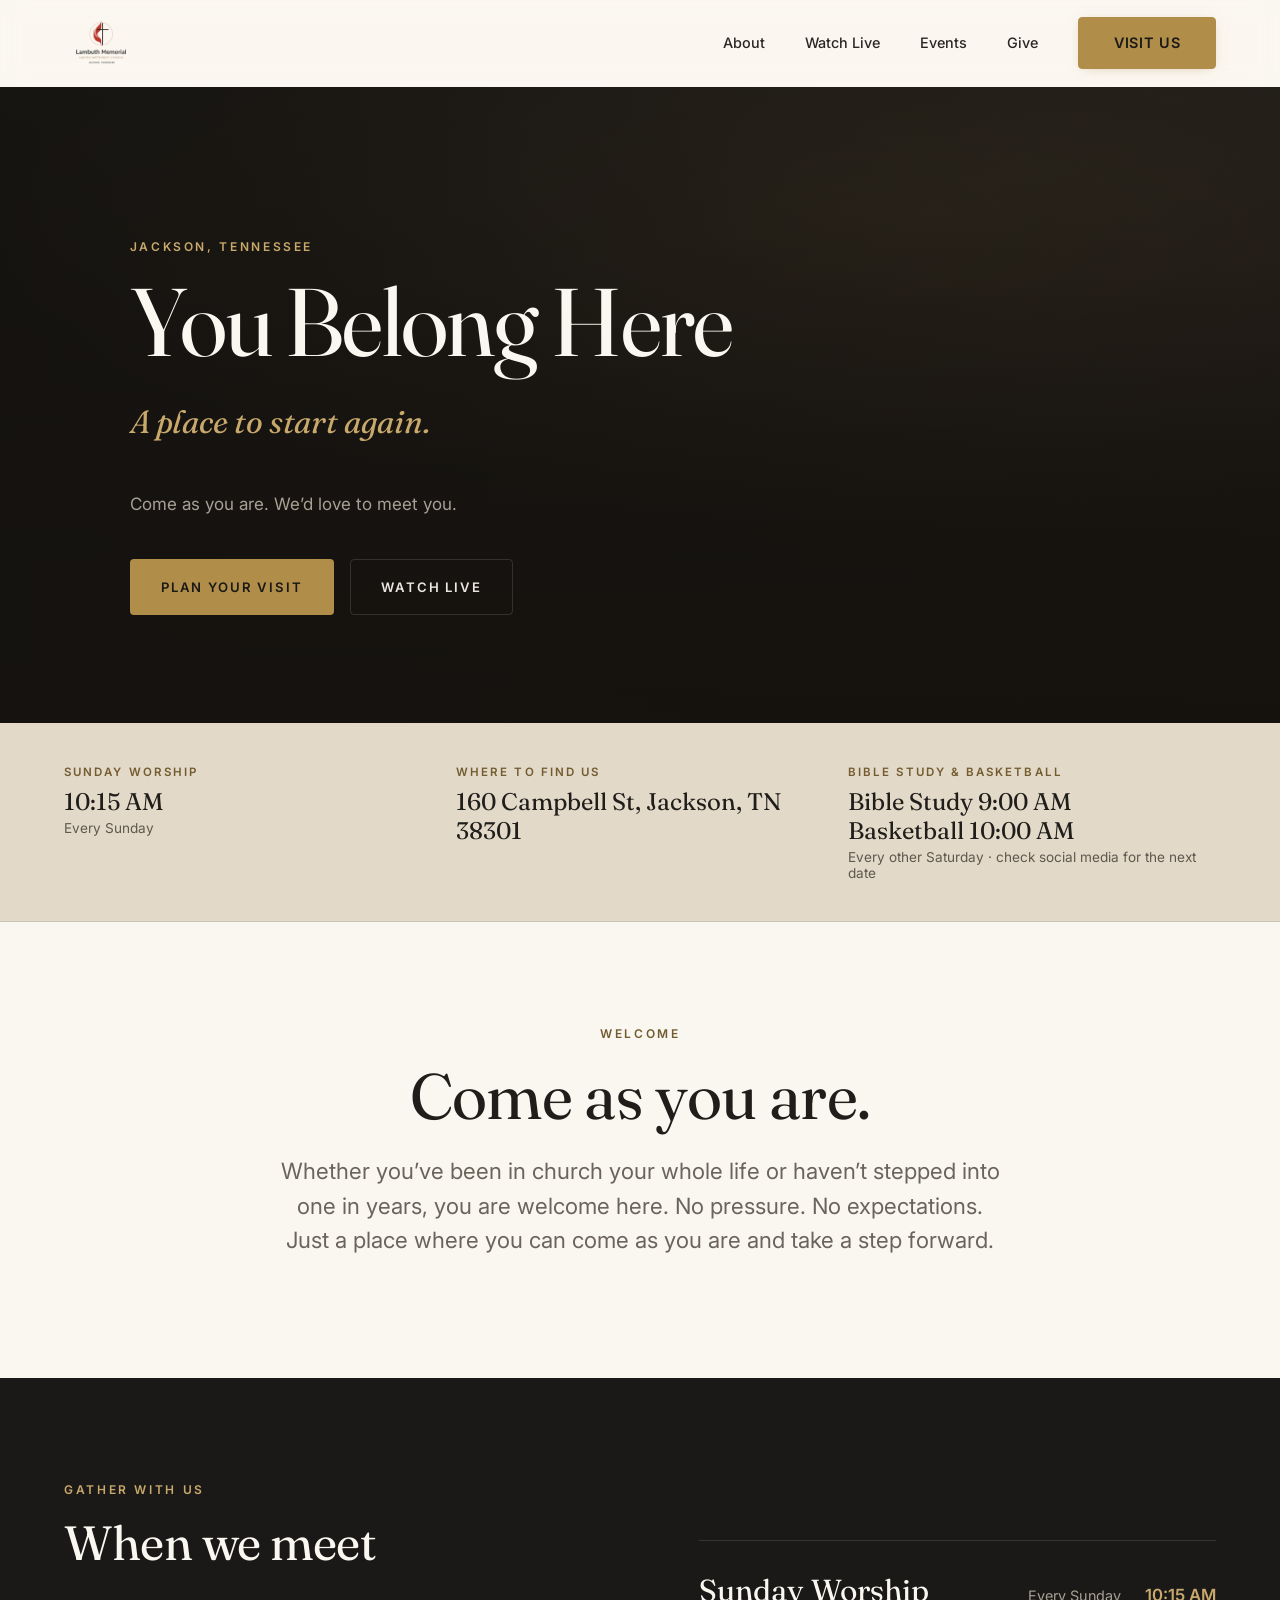
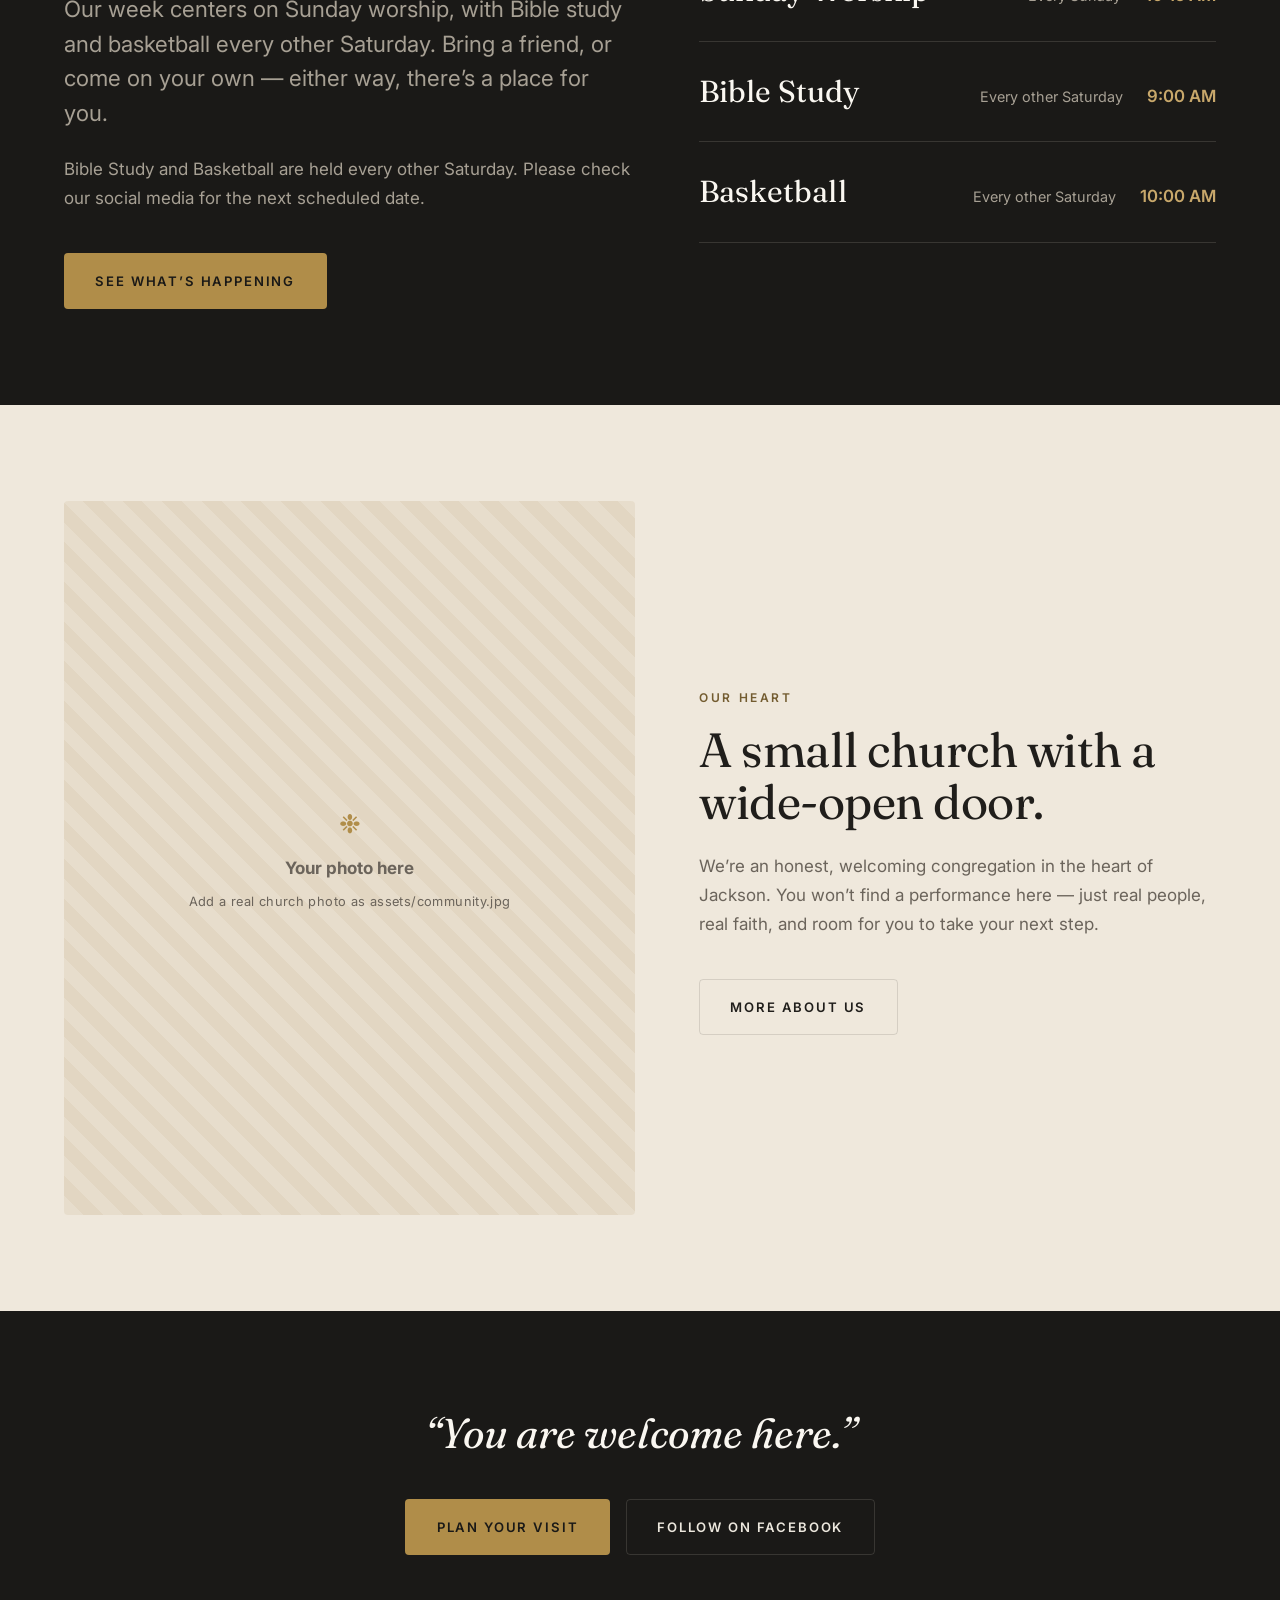
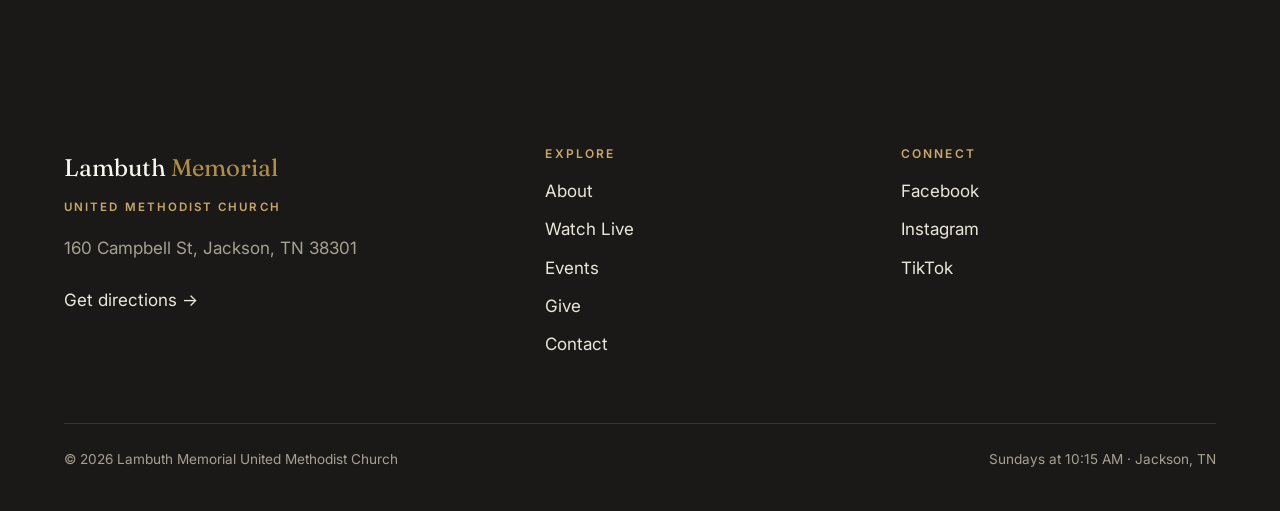
==== index.html @ 9a9e2054 "Audit polish: instant hero, skip links, reduced-motion, AA contrast, favicon set, schema geo/hours, " ====
<!DOCTYPE html>
<html lang="en">
<head>
  <meta charset="UTF-8" />
  <meta name="viewport" content="width=device-width, initial-scale=1.0" />
  <script>document.documentElement.classList.add("js");</script>
  <title>Lambuth Memorial United Methodist Church — You Belong Here</title>
  <meta name="description" content="Lambuth Memorial United Methodist Church in Jackson, TN. A place to start again. Sunday worship at 10:15 AM. Come as you are — you are welcome here." />
  <link rel="canonical" href="https://www.lambuthmemorialumc.com/" />

  <!-- Open Graph (Facebook, Messenger, iMessage, LinkedIn, etc.) -->
  <meta property="og:type" content="website" />
  <meta property="og:site_name" content="Lambuth Memorial United Methodist Church" />
  <meta property="og:title" content="Lambuth Memorial United Methodist Church — You Belong Here" />
  <meta property="og:description" content="Lambuth Memorial United Methodist Church in Jackson, TN. A place to start again. Sunday worship at 10:15 AM. Come as you are — you are welcome here." />
  <meta property="og:url" content="https://www.lambuthmemorialumc.com/" />
  <meta property="og:image" content="https://www.lambuthmemorialumc.com/assets/og-image.png" />
  <meta property="og:image:width" content="1200" />
  <meta property="og:image:height" content="630" />
  <meta property="og:image:alt" content="Lambuth Memorial United Methodist Church" />
  <meta property="og:locale" content="en_US" />

  <!-- Twitter / X Card -->
  <meta name="twitter:card" content="summary_large_image" />
  <meta name="twitter:title" content="Lambuth Memorial United Methodist Church — You Belong Here" />
  <meta name="twitter:description" content="Lambuth Memorial United Methodist Church in Jackson, TN. A place to start again. Sunday worship at 10:15 AM. Come as you are — you are welcome here." />
  <meta name="twitter:image" content="https://www.lambuthmemorialumc.com/assets/og-image.png" />

  <link rel="preconnect" href="https://fonts.googleapis.com" />
  <link rel="preconnect" href="https://fonts.gstatic.com" crossorigin />
  <link href="https://fonts.googleapis.com/css2?family=Fraunces:ital,opsz,wght@0,9..144,400;0,9..144,500;1,9..144,400&family=Inter:wght@400;500;600&display=swap" rel="stylesheet" />
  <link rel="icon" href="assets/favicon.ico" sizes="any" />
  <link rel="icon" type="image/png" sizes="32x32" href="assets/favicon-32x32.png" />
  <link rel="icon" type="image/png" sizes="16x16" href="assets/favicon-16x16.png" />
  <link rel="apple-touch-icon" href="assets/apple-touch-icon.png" />
  <link rel="manifest" href="site.webmanifest" />
  <link rel="stylesheet" href="css/styles.css" />
  <!-- Church structured data (JSON-LD) — easy to edit.
       TODO when the info is available (do NOT invent it):
         - sameAs: add real Instagram / TikTok profile URLs
         - add "telephone" and/or a public "email" if the church wants one listed
       Note: geo coordinates were verified via Google Maps + OpenStreetMap for
       160 Campbell St, Jackson, TN 38301. The Sunday 10:15 AM worship start is in
       openingHoursSpecification; a "closes" time can be added once the service
       end time is confirmed (do not guess it). -->
  <script type="application/ld+json">
{
  "@context": "https://schema.org",
  "@type": "Church",
  "name": "Lambuth Memorial United Methodist Church",
  "alternateName": "Lambuth Memorial UMC",
  "url": "https://www.lambuthmemorialumc.com/",
  "logo": "https://www.lambuthmemorialumc.com/assets/logo.png",
  "image": "https://www.lambuthmemorialumc.com/assets/og-image.png",
  "description": "A welcoming United Methodist congregation in Jackson, Tennessee. Sunday worship at 10:15 AM — come as you are.",
  "address": {
    "@type": "PostalAddress",
    "streetAddress": "160 Campbell St",
    "addressLocality": "Jackson",
    "addressRegion": "TN",
    "postalCode": "38301",
    "addressCountry": "US"
  },
  "geo": {
    "@type": "GeoCoordinates",
    "latitude": 35.6220875,
    "longitude": -88.8238774
  },
  "hasMap": "https://www.google.com/maps/search/?api=1&query=160+Campbell+St,+Jackson,+TN+38301",
  "openingHoursSpecification": {
    "@type": "OpeningHoursSpecification",
    "dayOfWeek": "https://schema.org/Sunday",
    "opens": "10:15"
  },
  "sameAs": [
    "https://www.facebook.com/LambuthMemorialChurch"
  ]
}
  </script>
</head>
<body>
  <a class="skip-link" href="#main">Skip to content</a>

  <!-- HEADER -->
  <header class="header" data-header>
    <div class="container header__inner">
      <a class="brand" href="index.html" aria-label="Lambuth Memorial United Methodist Church — Home">
        <img class="brand__logo" src="assets/logo-320.png" width="320" height="320" alt="Lambuth Memorial United Methodist Church, Jackson, Tennessee" />
      </a>
      <button class="nav-toggle" data-nav-toggle aria-label="Toggle menu" aria-expanded="false">
        <span></span><span></span><span></span>
      </button>
      <nav class="nav" data-nav>
        <a href="about.html">About</a>
        <a href="watch.html">Watch Live</a>
        <a href="events.html">Events</a>
        <a href="give.html">Give</a>
        <a href="contact.html" class="nav__mobile-link">Contact</a>
        <a href="contact.html" class="btn btn--dark nav__cta"><span class="nav__cta-desktop">Visit Us</span><span class="nav__cta-mobile">Plan Your Visit</span></a>
      </nav>
    </div>
  </header>

  <main id="main" tabindex="-1">
    <!-- HERO -->
    <section class="hero">
      <!-- HERO BACKGROUND
           Solid color today. To use a real church photo or video later, just add
           ONE line inside hero__media below — nothing else needs to change, and the
           overlay keeps the text readable over any background.
             Photo:  <img src="assets/hero.jpg" alt="" />
             Video:  <video autoplay muted loop playsinline poster="assets/hero.jpg"><source src="assets/hero.mp4" type="video/mp4" /></video>
      -->
      <div class="hero__media">
        <!-- <img src="assets/hero.jpg" alt="" /> -->
      </div>
      <div class="hero__overlay"></div>
      <div class="container hero__inner">
        <span class="eyebrow eyebrow--on-dark">Jackson, Tennessee</span>
        <h1 class="display hero__title">You Belong Here</h1>
        <p class="hero__sub">A place to start again.</p>
        <p class="hero__lede">
          Come as you are. We&rsquo;d love to meet you.
        </p>
        <div class="btn-row">
          <a href="contact.html" class="btn btn--gold">Plan Your Visit</a>
          <a href="watch.html" class="btn btn--outline-light">Watch Live</a>
        </div>
      </div>
    </section>

    <!-- INFO BAR -->
    <section class="infobar">
      <div class="container">
        <div class="infobar__grid">
          <div class="infobar__item">
            <div class="infobar__label">Sunday Worship</div>
            <div class="infobar__value">10:15 AM<small>Every Sunday</small></div>
          </div>
          <div class="infobar__item">
            <div class="infobar__label">Where to Find Us</div>
            <div class="infobar__value" data-site="address">160 Campbell St, Jackson, TN 38301</div>
          </div>
          <div class="infobar__item">
            <div class="infobar__label">Bible Study &amp; Basketball</div>
            <div class="infobar__value">Bible Study 9:00 AM<br />Basketball 10:00 AM<small>Every other Saturday &middot; check social media for the next date</small></div>
          </div>
        </div>
      </div>
    </section>

    <!-- WELCOME -->
    <section class="section">
      <div class="container container--narrow center">
        <span class="eyebrow" data-reveal>Welcome</span>
        <h2 class="h1" data-reveal data-reveal-delay="1">Come as you are.</h2>
        <p class="lede" data-reveal data-reveal-delay="2">
          Whether you&rsquo;ve been in church your whole life or haven&rsquo;t stepped into one
          in years, you are welcome here. No pressure. No expectations. Just a place where you
          can come as you are and take a step forward.
        </p>
      </div>
    </section>

    <!-- TIMES (dark) -->
    <section class="section section--dark">
      <div class="container">
        <div class="split">
          <div>
            <span class="eyebrow eyebrow--on-dark" data-reveal>Gather With Us</span>
            <h2 class="h2" data-reveal data-reveal-delay="1">When we meet</h2>
            <p class="lede" data-reveal data-reveal-delay="2">
              Our week centers on Sunday worship, with Bible study and basketball
              every other Saturday. Bring a friend, or come on your own — either way,
              there&rsquo;s a place for you.
            </p>
            <p class="text-muted" data-reveal data-reveal-delay="2">
              Bible Study and Basketball are held every other Saturday. Please check our
              social media for the next scheduled date.
            </p>
            <div class="btn-row" data-reveal data-reveal-delay="2">
              <a href="events.html" class="btn btn--gold">See What&rsquo;s Happening</a>
            </div>
          </div>
          <div class="services" data-site="services" data-reveal data-reveal-delay="1">
            <!-- Service times injected from js/main.js -->
          </div>
        </div>
      </div>
    </section>

    <!-- ABOUT TEASER -->
    <section class="section section--beige">
      <div class="container">
        <div class="split">
          <div class="media" data-reveal>
            <div class="photo-slot">
              <span class="photo-slot__icon">&#10057;</span>
              <strong>Your photo here</strong>
              <small>Add a real church photo as assets/community.jpg</small>
            </div>
          </div>
          <div data-reveal data-reveal-delay="1">
            <span class="eyebrow">Our Heart</span>
            <h2 class="h2">A small church with a wide-open door.</h2>
            <p class="text-muted">
              We&rsquo;re an honest, welcoming congregation in the heart of Jackson.
              You won&rsquo;t find a performance here — just real people, real faith,
              and room for you to take your next step.
            </p>
            <div class="btn-row">
              <a href="about.html" class="btn btn--outline">More About Us</a>
            </div>
          </div>
        </div>
      </div>
    </section>

    <!-- CTA -->
    <section class="section section--dark center">
      <div class="container container--narrow">
        <p class="pull mx-auto" data-reveal>&ldquo;You are welcome here.&rdquo;</p>
        <div class="btn-row center" data-reveal data-reveal-delay="1">
          <a href="contact.html" class="btn btn--gold">Plan Your Visit</a>
          <a href="#" class="btn btn--outline-light" data-site="facebook">Follow on Facebook</a>
        </div>
      </div>
    </section>
  </main>

  <!-- FOOTER (shared markup across pages) -->
  <footer class="footer">
    <div class="container">
      <div class="footer__grid">
        <div>
          <div class="footer__brand">Lambuth <span>Memorial</span></div>
          <p class="footer__umc">United Methodist Church</p>
          <p data-site="address">160 Campbell St, Jackson, TN 38301</p>
          <p><a href="#" data-site="maps-link" target="_blank" rel="noopener">Get directions &rarr;</a></p>
        </div>
        <div>
          <h4>Explore</h4>
          <nav class="footer__links">
            <a href="about.html">About</a>
            <a href="watch.html">Watch Live</a>
            <a href="events.html">Events</a>
            <a href="give.html">Give</a>
            <a href="contact.html">Contact</a>
          </nav>
        </div>
        <div>
          <h4>Connect</h4>
          <nav class="footer__links">
            <a href="#" data-site="facebook" target="_blank" rel="noopener">Facebook</a>
            <a href="#" data-site="instagram" target="_blank" rel="noopener">Instagram</a>
            <a href="#" data-site="tiktok" target="_blank" rel="noopener">TikTok</a>
          </nav>
        </div>
      </div>
      <div class="footer__bottom">
        <span>&copy; <span data-site="year">2026</span> <span data-site="name">Lambuth Memorial United Methodist Church</span></span>
        <span>Sundays at 10:15 AM &middot; Jackson, TN</span>
      </div>
    </div>
  </footer>

  <script src="js/main.js"></script>
</body>
</html>
---- css/styles.css ----
/* ============================================================
   LAMBUTH MEMORIAL CHURCH
   Design system: premium boutique church
   Charcoal / warm white / beige / muted gold
   Serif editorial headlines + clean sans body
   ============================================================ */

/* ---------- Design tokens ---------- */
:root {
  /* Color */
  --charcoal:      #1a1917;
  --charcoal-soft: #24221f;
  --ink:           #201e1b;
  --white-warm:    #faf7f1;
  --beige:         #efe8dc;
  --beige-deep:    #e3d9c8;
  --gold:          #b08d49;  /* bright gold: button fills + accents on dark backgrounds */
  --gold-soft:     #c8a86b;  /* light gold: accents on dark backgrounds */
  --gold-ink:      #735c30;  /* deep gold: small gold TEXT on light backgrounds (meets WCAG AA) */
  --text:          #2b2824;
  --text-muted:    #6b645b;
  --text-muted-strong: #5f584f; /* muted text on beige/beige-deep strips (meets WCAG AA) */
  --text-on-dark:  #ece7dd;
  --text-on-dark-muted: #a7a094;
  --line:          rgba(26, 25, 23, 0.12);
  --line-dark:     rgba(236, 231, 221, 0.14);

  /* Type */
  --font-serif: "Fraunces", "Cormorant Garamond", Georgia, "Times New Roman", serif;
  --font-sans:  "Inter", -apple-system, BlinkMacSystemFont, "Segoe UI", Roboto, Helvetica, Arial, sans-serif;

  /* Spacing scale */
  --space-1: 0.5rem;
  --space-2: 1rem;
  --space-3: 1.5rem;
  --space-4: 2.5rem;
  --space-5: 4rem;
  --space-6: 6rem;
  --space-7: 9rem;

  /* Layout */
  --maxw: 1200px;
  --maxw-narrow: 780px;
  --radius: 4px;
  --header-h: 86px;

  --ease: cubic-bezier(0.22, 1, 0.36, 1);
}

/* ---------- Reset ---------- */
*,
*::before,
*::after { box-sizing: border-box; }

html {
  scroll-behavior: smooth;
  -webkit-text-size-adjust: 100%;
}

body {
  margin: 0;
  font-family: var(--font-sans);
  font-size: 1.0625rem;
  line-height: 1.7;
  color: var(--text);
  background: var(--white-warm);
  -webkit-font-smoothing: antialiased;
  text-rendering: optimizeLegibility;
}

body.nav-open { overflow: hidden; }

img { max-width: 100%; display: block; }

a { color: inherit; text-decoration: none; }

h1, h2, h3, h4 {
  font-family: var(--font-serif);
  font-weight: 400;
  line-height: 1.08;
  letter-spacing: -0.01em;
  margin: 0 0 var(--space-3);
  color: var(--ink);
}

p { margin: 0 0 var(--space-3); }

/* ---------- Typography scale ---------- */
.display {
  font-size: clamp(2.75rem, 8vw, 6rem);
  line-height: 1.02;
  letter-spacing: -0.02em;
}
.h1 { font-size: clamp(2.25rem, 5.5vw, 4rem); }
.h2 { font-size: clamp(1.9rem, 4vw, 3rem); }
.h3 { font-size: clamp(1.35rem, 2.5vw, 1.9rem); }

.eyebrow {
  font-family: var(--font-sans);
  font-size: 0.75rem;
  font-weight: 600;
  letter-spacing: 0.22em;
  text-transform: uppercase;
  color: var(--gold-ink);
  margin: 0 0 var(--space-2);
  display: inline-block;
}
.eyebrow--on-dark { color: var(--gold-soft); }

.lede {
  font-size: clamp(1.15rem, 2vw, 1.4rem);
  line-height: 1.55;
  color: var(--text-muted);
}
.text-muted { color: var(--text-muted); }

/* ---------- Layout helpers ---------- */
.container {
  width: 100%;
  max-width: var(--maxw);
  margin: 0 auto;
  padding: 0 var(--space-3);
}
.container--narrow { max-width: var(--maxw-narrow); }

.section { padding: var(--space-6) 0; }
.section--tight { padding: var(--space-5) 0; }

.section--dark {
  background: var(--charcoal);
  color: var(--text-on-dark);
}
.section--dark h1,
.section--dark h2,
.section--dark h3 { color: var(--white-warm); }
.section--dark .lede,
.section--dark .text-muted { color: var(--text-on-dark-muted); }

.section--beige { background: var(--beige); }

.center { text-align: center; }
.mx-auto { margin-left: auto; margin-right: auto; }
.stack > * + * { margin-top: var(--space-3); }

/* ---------- Buttons ---------- */
.btn {
  display: inline-flex;
  align-items: center;
  justify-content: center;
  gap: 0.5rem;
  font-family: var(--font-sans);
  font-size: 0.82rem;
  font-weight: 600;
  letter-spacing: 0.14em;
  text-transform: uppercase;
  padding: 1rem 1.9rem;
  border-radius: var(--radius);
  border: 1px solid transparent;
  cursor: pointer;
  transition: transform 0.25s var(--ease), background 0.25s var(--ease),
    color 0.25s var(--ease), border-color 0.25s var(--ease);
}
.btn:hover { transform: translateY(-2px); }

.btn--gold { background: var(--gold); color: #1a1917; }
.btn--gold:hover { background: var(--gold-soft); }

.btn--dark { background: var(--charcoal); color: var(--white-warm); }
.btn--dark:hover { background: var(--charcoal-soft); }

.btn--outline {
  background: transparent;
  border-color: var(--line);
  color: var(--ink);
}
.btn--outline:hover { border-color: var(--gold); color: var(--gold); }

.btn--light {
  background: var(--white-warm);
  color: var(--ink);
  border-color: transparent;
}
.btn--light:hover { background: var(--beige); }

.btn--outline-light {
  background: transparent;
  border-color: var(--line-dark);
  color: var(--text-on-dark);
}
.btn--outline-light:hover { border-color: var(--gold-soft); color: var(--gold-soft); }

.btn.is-disabled {
  opacity: 0.45;
  pointer-events: none;
  cursor: default;
  transform: none;
}

.btn-row {
  display: flex;
  flex-wrap: wrap;
  gap: var(--space-2);
  margin-top: var(--space-4);
}
.btn-row.center { justify-content: center; }

/* ---------- Header / nav ---------- */
.header {
  position: sticky;
  top: 0;
  z-index: 100;
  background: rgba(250, 247, 241, 0.82);
  backdrop-filter: saturate(140%) blur(12px);
  -webkit-backdrop-filter: saturate(140%) blur(12px);
  border-bottom: 1px solid transparent;
  transition: border-color 0.3s var(--ease), background 0.3s var(--ease);
}
.header.is-scrolled {
  border-bottom-color: var(--line);
  background: rgba(250, 247, 241, 0.94);
}
.header__inner {
  height: var(--header-h);
  display: flex;
  align-items: center;
  justify-content: space-between;
}
.brand {
  display: inline-flex;
  align-items: center;
  line-height: 0;
}
.brand__logo {
  height: 74px;
  width: auto;
  display: block;
  transition: transform 0.3s var(--ease), opacity 0.3s var(--ease);
}
.brand:hover .brand__logo { opacity: 0.85; }

.nav {
  display: flex;
  align-items: center;
  gap: var(--space-4);
}
.nav a {
  font-size: 0.9rem;
  font-weight: 500;
  color: var(--text);
  position: relative;
  padding: 0.25rem 0;
  transition: color 0.2s var(--ease);
}
.nav a::after {
  content: "";
  position: absolute;
  left: 0; bottom: -2px;
  width: 0; height: 1px;
  background: var(--gold);
  transition: width 0.28s var(--ease);
}
.nav a:hover { color: var(--gold); }
.nav a:hover::after,
.nav a.is-active::after { width: 100%; }
.nav a.is-active { color: var(--gold); }
.nav .btn { text-transform: uppercase; }
.nav .btn::after { display: none; }

/* Desktop defaults: Contact link is mobile-only; CTA reads "Visit Us" */
.nav__mobile-link { display: none; }
.nav__cta-desktop { display: inline; }
.nav__cta-mobile { display: none; }

/* Primary CTA in the navigation ("Visit Us") */
.nav .btn--dark {
  background: var(--gold);
  color: #1a1917;
  border: 1px solid var(--gold);
  font-weight: 600;
  letter-spacing: 0.05em;           /* tighter, more refined than the base 0.14em */
  padding: 0.82rem 2.15rem;         /* a little more horizontal breathing room */
  border-radius: var(--radius);
  box-shadow: 0 2px 12px -5px rgba(176, 141, 73, 0.55);
  transition: transform 0.24s var(--ease), background 0.24s var(--ease),
    color 0.24s var(--ease), border-color 0.24s var(--ease),
    box-shadow 0.24s var(--ease);
}
.nav .btn--dark:hover {
  background: var(--charcoal);       /* elegant gold -> charcoal invert */
  color: var(--gold-soft);
  border-color: var(--gold);
  transform: translateY(-2px) scale(1.02);
  box-shadow: 0 12px 26px -12px rgba(26, 25, 23, 0.6);
}
.nav .btn--dark:active {
  transform: translateY(0) scale(0.99);
}
/* Keep it legible on the Contact page, where it also carries .is-active */
.nav .btn--dark.is-active { color: #1a1917; }
.nav .btn--dark.is-active:hover { color: var(--gold-soft); }

.nav-toggle {
  display: none;
  flex-direction: column;
  justify-content: center;
  gap: 5px;
  width: 44px;
  height: 44px;
  background: none;
  border: none;
  cursor: pointer;
  padding: 0;
}
.nav-toggle span {
  display: block;
  width: 24px;
  height: 2px;
  background: var(--ink);
  transition: transform 0.3s var(--ease), opacity 0.2s var(--ease);
}
.nav-toggle.is-open span:nth-child(1) { transform: translateY(7px) rotate(45deg); }
.nav-toggle.is-open span:nth-child(2) { opacity: 0; }
.nav-toggle.is-open span:nth-child(3) { transform: translateY(-7px) rotate(-45deg); }

/* ---------- Hero ---------- */
.hero {
  position: relative;
  background: var(--charcoal);
  color: var(--text-on-dark);
  overflow: hidden;
}
/* Background layer: solid color today, drop-in photo or video later.
   To use a photo:  <div class="hero__media"><img src="assets/hero.jpg" alt="" /></div>
   To use a video:  <div class="hero__media"><video autoplay muted loop playsinline poster="assets/hero.jpg"><source src="assets/hero.mp4" type="video/mp4" /></video></div>
   No other changes needed — the overlay below keeps text readable over anything. */
.hero__media {
  position: absolute;
  inset: 0;
  background:
    radial-gradient(120% 80% at 70% 20%, rgba(176,141,73,0.18), transparent 60%),
    linear-gradient(180deg, #201e1b 0%, #17110c 100%);
}
.hero__media img,
.hero__media video {
  width: 100%; height: 100%;
  object-fit: cover;
  display: block;
}
/* Dark overlay keeps the (left-aligned) hero text readable over any background */
.hero__overlay {
  position: absolute;
  inset: 0;
  background:
    linear-gradient(90deg, rgba(20,18,15,0.72) 0%, rgba(20,18,15,0.34) 52%, rgba(20,18,15,0.08) 100%),
    linear-gradient(180deg, rgba(20,18,15,0.28) 0%, rgba(20,18,15,0.62) 100%);
}
.hero__inner {
  position: relative;
  z-index: 2;
  /* Left-aligned with intentional, luxurious breathing room from the edge */
  padding: clamp(5rem, 16vh, 11rem)
           var(--space-3)
           clamp(4rem, 12vh, 8rem)
           clamp(1.5rem, 7vw, 8rem);
}
.hero__title { color: var(--white-warm); margin-bottom: var(--space-3); }
.hero__sub {
  font-family: var(--font-serif);
  font-style: italic;
  font-size: clamp(1.25rem, 3vw, 2rem);
  color: var(--gold-soft);
  margin-bottom: var(--space-4);
}
.hero__lede { max-width: 46ch; color: var(--text-on-dark-muted); }

/* ---------- Info bar ---------- */
.infobar {
  background: var(--beige-deep);
  border-bottom: 1px solid var(--line);
}
.infobar__grid {
  display: grid;
  grid-template-columns: repeat(3, 1fr);
  gap: var(--space-3);
  padding: var(--space-4) 0;
}
.infobar__item { }
.infobar__label {
  font-size: 0.72rem;
  font-weight: 600;
  letter-spacing: 0.18em;
  text-transform: uppercase;
  color: var(--gold-ink);
  margin-bottom: 0.35rem;
}
.infobar__value {
  font-family: var(--font-serif);
  font-size: clamp(1.1rem, 2vw, 1.5rem);
  color: var(--ink);
  line-height: 1.2;
}
.infobar__value small {
  display: block;
  font-family: var(--font-sans);
  font-size: 0.85rem;
  color: var(--text-muted-strong);
  margin-top: 0.2rem;
}

/* ---------- Generic grids ---------- */
.grid {
  display: grid;
  gap: var(--space-4);
}
.grid--2 { grid-template-columns: repeat(2, 1fr); }
.grid--3 { grid-template-columns: repeat(3, 1fr); }
.split {
  display: grid;
  grid-template-columns: 1.05fr 0.95fr;
  gap: clamp(2rem, 5vw, 5rem);
  align-items: center;
}

/* ---------- Cards ---------- */
.card {
  background: var(--white-warm);
  border: 1px solid var(--line);
  border-radius: var(--radius);
  padding: var(--space-4);
  transition: transform 0.3s var(--ease), box-shadow 0.3s var(--ease);
}
.card:hover {
  transform: translateY(-4px);
  box-shadow: 0 18px 40px -24px rgba(26,25,23,0.45);
}
.card__kicker {
  font-size: 0.72rem;
  font-weight: 600;
  letter-spacing: 0.16em;
  text-transform: uppercase;
  color: var(--gold-ink);
  margin-bottom: var(--space-2);
}
/* On dark cards, keep the lighter gold for legibility */
.card--dark .card__kicker { color: var(--gold-soft); }
.card--dark {
  background: var(--charcoal-soft);
  border-color: var(--line-dark);
  color: var(--text-on-dark);
}
.card--dark h3 { color: var(--white-warm); }
/* Warm, static info card (no hover lift) — used for "What to Expect". */
.card--soft {
  background: var(--beige);
  border-color: var(--line);
}
.card--soft:hover {
  transform: none;
  box-shadow: none;
}

/* ---------- Service rows (from main.js) ---------- */
.services {
  border-top: 1px solid var(--line);
}
.service-row {
  display: flex;
  align-items: baseline;
  justify-content: space-between;
  gap: var(--space-3);
  padding: var(--space-3) 0;
  border-bottom: 1px solid var(--line);
}
.service-row__name {
  font-family: var(--font-serif);
  font-size: clamp(1.3rem, 3vw, 1.9rem);
  color: var(--ink);
}
.service-row__meta {
  display: flex;
  align-items: baseline;
  gap: var(--space-3);
  text-align: right;
}
.service-row__day {
  font-size: 0.9rem;
  color: var(--text-muted);
}
.service-row__time {
  font-size: 1.05rem;
  font-weight: 600;
  color: var(--gold-ink);
  min-width: 5.5ch;
}
.section--dark .services { border-color: var(--line-dark); }
.section--dark .service-row { border-color: var(--line-dark); }
.section--dark .service-row__name { color: var(--white-warm); }
.section--dark .service-row__day { color: var(--text-on-dark-muted); }
/* On dark sections, keep the lighter gold for the time */
.section--dark .service-row__time { color: var(--gold-soft); }

/* ---------- Media / image blocks ---------- */
.media {
  border-radius: var(--radius);
  overflow: hidden;
  background: var(--beige-deep);
  aspect-ratio: 4 / 5;
}
.media img { width: 100%; height: 100%; object-fit: cover; }
.media--wide { aspect-ratio: 16 / 10; }

/* Placeholder tile shown until real photos are added */
.photo-slot {
  display: flex;
  flex-direction: column;
  align-items: center;
  justify-content: center;
  gap: 0.5rem;
  height: 100%;
  min-height: 260px;
  background:
    repeating-linear-gradient(45deg, #e7ddcc 0 14px, #e2d6c2 14px 28px);
  color: var(--text-muted);
  text-align: center;
  padding: var(--space-3);
}
.photo-slot__icon {
  font-family: var(--font-serif);
  font-size: 1.6rem;
  color: var(--gold);
}
.photo-slot small { font-size: 0.8rem; letter-spacing: 0.03em; }

/* ---------- Video / livestream ---------- */
.video-frame {
  position: relative;
  width: 100%;
  aspect-ratio: 16 / 9;
  border-radius: var(--radius);
  overflow: hidden;
  background: #000;
}
.video-frame iframe {
  position: absolute; inset: 0;
  width: 100%; height: 100%; border: 0;
}
.video-placeholder {
  border: 1px solid var(--line-dark);
  border-radius: var(--radius);
  padding: clamp(2rem, 6vw, 4rem);
  text-align: center;
  background: var(--charcoal-soft);
}
.video-placeholder__eyebrow {
  font-size: 0.72rem;
  font-weight: 600;
  letter-spacing: 0.2em;
  text-transform: uppercase;
  color: var(--gold-soft);
}
.video-placeholder__title {
  font-family: var(--font-serif);
  font-size: clamp(1.4rem, 3vw, 2rem);
  color: var(--white-warm);
  margin: var(--space-2) 0 var(--space-1);
}
.video-placeholder__text {
  color: var(--text-on-dark-muted);
  max-width: 42ch;
  margin: 0 auto var(--space-3);
}

/* Empty livestream area, shaped like the real 16:9 player */
.video-frame--empty {
  background:
    radial-gradient(120% 80% at 50% 30%, rgba(176,141,73,0.14), transparent 60%),
    var(--charcoal-soft);
  border: 1px solid var(--line-dark);
  display: flex;
  align-items: center;
  justify-content: center;
  text-align: center;
}
.video-empty { padding: clamp(1.5rem, 5vw, 3rem); max-width: 46ch; }
.video-empty .video-placeholder__text { margin-bottom: 0; }

/* "Watch on Facebook" backup shown below the player (never the main action) */
.watch-backup {
  display: flex;
  align-items: center;
  justify-content: center;
  flex-wrap: wrap;
  gap: var(--space-2);
  margin-top: var(--space-3);
}
.watch-backup__label { font-size: 0.9rem; color: var(--text-on-dark-muted); }
.btn--sm { padding: 0.7rem 1.4rem; font-size: 0.75rem; }
.btn--lg { padding: 1.15rem 2.4rem; font-size: 0.9rem; }

/* ---------- Give / donation widget ---------- */
.give-card {
  background: var(--white-warm);
  border: 1px solid var(--line);
  border-radius: var(--radius);
  padding: clamp(1.75rem, 5vw, 3rem);
  box-shadow: 0 24px 60px -40px rgba(26, 25, 23, 0.4);
}

/* Frequency segmented control */
.give-freq {
  display: flex;
  gap: 0.35rem;
  width: fit-content;
  margin: 0 auto var(--space-4);
  padding: 0.35rem;
  background: var(--beige);
  border-radius: 999px;
}
.give-freq__btn {
  font-family: var(--font-sans);
  font-size: 0.85rem;
  font-weight: 600;
  letter-spacing: 0.02em;
  color: var(--text-muted);
  background: transparent;
  border: none;
  border-radius: 999px;
  padding: 0.6rem 1.2rem;
  cursor: pointer;
  transition: background 0.25s var(--ease), color 0.25s var(--ease), box-shadow 0.25s var(--ease);
}
.give-freq__btn.is-selected {
  background: var(--white-warm);
  color: var(--ink);
  box-shadow: 0 2px 8px -3px rgba(26, 25, 23, 0.3);
}

/* Suggested amounts */
.give-amounts {
  display: grid;
  grid-template-columns: repeat(4, 1fr);
  gap: 0.65rem;
}
.give-amt {
  font-family: var(--font-serif);
  font-size: 1.25rem;
  color: var(--ink);
  background: transparent;
  border: 1px solid var(--line);
  border-radius: var(--radius);
  padding: 0.9rem 0.5rem;
  cursor: pointer;
  transition: border-color 0.2s var(--ease), background 0.2s var(--ease),
    color 0.2s var(--ease), transform 0.15s var(--ease);
}
.give-amt:hover { border-color: var(--gold); transform: translateY(-1px); }
.give-amt.is-selected {
  background: var(--gold);
  border-color: var(--gold);
  color: #1a1917;
}
.give-amt--wide {
  grid-column: 1 / -1;
  font-family: var(--font-sans);
  font-size: 0.9rem;
  font-weight: 600;
  letter-spacing: 0.04em;
  text-transform: uppercase;
}

/* Custom amount field */
.give-custom { margin-top: var(--space-3); }
.give-custom__label {
  display: block;
  font-size: 0.8rem;
  font-weight: 600;
  letter-spacing: 0.06em;
  text-transform: uppercase;
  color: var(--text-muted);
  margin-bottom: 0.4rem;
}
.give-custom__field {
  display: flex;
  align-items: center;
  border: 1px solid var(--line);
  border-radius: var(--radius);
  background: var(--white-warm);
  overflow: hidden;
}
.give-custom__field:focus-within { border-color: var(--gold); }
.give-custom__prefix {
  font-family: var(--font-serif);
  font-size: 1.2rem;
  color: var(--text-muted);
  padding: 0 0.5rem 0 1rem;
}
.give-custom__field input {
  flex: 1;
  border: none;
  background: transparent;
  font-family: var(--font-sans);
  font-size: 1.1rem;
  padding: 0.85rem 1rem 0.85rem 0.25rem;
  color: var(--text);
}
.give-custom__field input:focus { outline: none; }

/* Action */
.give-action { margin-top: var(--space-4); text-align: center; }
.give-action .btn--lg { width: 100%; }
.give-summary {
  font-size: 0.95rem;
  font-weight: 600;
  color: var(--ink);
  margin: var(--space-2) auto 0;
}
.give-monthly-note {
  font-size: 0.85rem;
  color: var(--text-muted);
  max-width: 46ch;
  margin: 0.4rem auto 0;
}
.give-note {
  font-size: 0.85rem;
  color: var(--text-muted);
  max-width: 44ch;
  margin: var(--space-3) auto 0;
}
.give-setup {
  font-size: 0.95rem;
  color: var(--ink);
  background: rgba(176, 141, 73, 0.10);
  border: 1px solid rgba(176, 141, 73, 0.5);
  border-radius: var(--radius);
  padding: 1rem 1.15rem;
  max-width: 48ch;
  margin: 0 auto;
}
.give-setup a { color: var(--gold-ink); text-decoration: underline; text-underline-offset: 2px; }

@media (max-width: 520px) {
  .give-amounts { grid-template-columns: repeat(2, 1fr); }
  .give-freq { width: 100%; }
  .give-freq__btn { flex: 1; text-align: center; }
}

/* Tappable church address (opens the right maps app per device) */
.addr-link { cursor: pointer; transition: color 0.2s var(--ease); }
.addr-link:hover,
.addr-link:focus-visible { color: var(--gold); outline: none; text-decoration: underline; text-underline-offset: 3px; }

/* ---------- Map ---------- */
.map-frame {
  width: 100%;
  aspect-ratio: 16 / 9;
  border-radius: var(--radius);
  overflow: hidden;
  border: 1px solid var(--line);
}
.map-frame iframe { width: 100%; height: 100%; border: 0; display: block; }

/* ---------- Quote / verse ---------- */
.pull {
  font-family: var(--font-serif);
  font-size: clamp(1.6rem, 4vw, 2.6rem);
  line-height: 1.25;
  font-style: italic;
  color: var(--ink);
  max-width: 24ch;
}
.section--dark .pull { color: var(--white-warm); }

/* ---------- Contact form ---------- */
.form { display: grid; gap: var(--space-3); }
.field { display: grid; gap: 0.4rem; }
.field label {
  font-size: 0.8rem;
  font-weight: 600;
  letter-spacing: 0.06em;
  text-transform: uppercase;
  color: var(--text-muted);
}
.field input,
.field textarea {
  font-family: var(--font-sans);
  font-size: 1rem;
  padding: 0.85rem 1rem;
  border: 1px solid var(--line);
  border-radius: var(--radius);
  background: var(--white-warm);
  color: var(--text);
  transition: border-color 0.2s var(--ease);
}
.field input:focus,
.field textarea:focus {
  outline: none;
  border-color: var(--gold);
}
.field textarea { min-height: 140px; resize: vertical; }

/* Contact-form success / error message */
.form__status {
  margin-top: var(--space-3);
  padding: 1rem 1.15rem;
  border-radius: var(--radius);
  border: 1px solid var(--line);
  font-size: 0.95rem;
  line-height: 1.5;
}
.form__status--success {
  border-color: rgba(176, 141, 73, 0.5);
  background: rgba(176, 141, 73, 0.10);
  color: var(--ink);
}
.form__status--error {
  border-color: rgba(160, 60, 50, 0.4);
  background: rgba(160, 60, 50, 0.08);
  color: #7a2e26;
}
.field--optional label::after {
  content: " (optional)";
  font-weight: 400;
  text-transform: none;
  letter-spacing: 0;
  color: var(--text-muted);
}

/* Checkbox (e.g. prayer request) */
.check {
  display: flex;
  align-items: flex-start;
  gap: 0.7rem;
  cursor: pointer;
  font-size: 0.95rem;
  color: var(--text);
}
.check input {
  width: 1.1rem;
  height: 1.1rem;
  margin-top: 0.2rem;
  accent-color: var(--gold);
  flex: 0 0 auto;
}
.form__hint {
  font-size: 0.85rem;
  color: var(--text-muted);
  margin: 0;
}
.form__hint a { color: var(--gold-ink); }

/* Pastor section (About page) */
.pastor__portrait {
  aspect-ratio: 4 / 5;
  border-radius: var(--radius);
  overflow: hidden;
  background: var(--beige-deep);
  border: 1px solid var(--line);
}
.pastor__portrait img { width: 100%; height: 100%; object-fit: cover; }
.pastor__name {
  font-family: var(--font-serif);
  font-size: clamp(1.5rem, 3vw, 2.1rem);
  color: var(--ink);
  margin: 0 0 0.25rem;
}
.pastor__role {
  font-size: 0.75rem;
  font-weight: 600;
  letter-spacing: 0.18em;
  text-transform: uppercase;
  color: var(--gold-ink);
  margin-bottom: var(--space-3);
}
.pastor__sign {
  font-family: var(--font-serif);
  font-style: italic;
  font-size: 1.15rem;
  color: var(--text-muted);
  margin-top: var(--space-3);
}

/* ---------- Footer ---------- */
.footer {
  background: var(--charcoal);
  color: var(--text-on-dark-muted);
  padding: var(--space-6) 0 var(--space-4);
}
.footer__grid {
  display: grid;
  grid-template-columns: 1.4fr 1fr 1fr;
  gap: var(--space-4);
  padding-bottom: var(--space-5);
  border-bottom: 1px solid var(--line-dark);
}
.footer__brand {
  font-family: var(--font-serif);
  font-size: 1.5rem;
  color: var(--white-warm);
  margin-bottom: var(--space-2);
}
.footer__brand span { color: var(--gold); }
.footer__umc {
  font-size: 0.72rem;
  font-weight: 600;
  letter-spacing: 0.18em;
  text-transform: uppercase;
  color: var(--gold-soft);
  margin: -0.4rem 0 var(--space-2);
}
.footer h4 {
  font-family: var(--font-sans);
  font-size: 0.75rem;
  font-weight: 600;
  letter-spacing: 0.18em;
  text-transform: uppercase;
  color: var(--gold-soft);
  margin-bottom: var(--space-2);
}
.footer a { color: var(--text-on-dark); transition: color 0.2s var(--ease); }
.footer a:hover { color: var(--gold-soft); }
.footer__links { display: grid; gap: 0.6rem; }
.footer__bottom {
  display: flex;
  flex-wrap: wrap;
  justify-content: space-between;
  gap: var(--space-2);
  padding-top: var(--space-3);
  font-size: 0.85rem;
}

/* ---------- Skip to content (accessibility) ---------- */
.skip-link {
  position: absolute;
  left: var(--space-3);
  top: -100px;
  z-index: 1000;
  padding: 0.75rem 1.1rem;
  background: var(--charcoal);
  color: var(--white-warm);
  font-size: 0.85rem;
  font-weight: 600;
  letter-spacing: 0.04em;
  border-radius: var(--radius);
  box-shadow: 0 10px 30px -12px rgba(26, 25, 23, 0.6);
  transition: top 0.2s var(--ease);
}
.skip-link:focus {
  top: var(--space-2);
  outline: 2px solid var(--gold-soft);
  outline-offset: 2px;
}

/* ---------- Scroll reveal ---------- */
/* Reveal animations apply ONLY when JS is active (html.js). Without JavaScript,
   nothing is hidden, so all content is visible immediately. Above-the-fold hero
   content has no [data-reveal] at all, so it always paints instantly. */
.js [data-reveal] {
  opacity: 0;
  transform: translateY(24px);
  transition: opacity 0.7s var(--ease), transform 0.7s var(--ease);
  will-change: opacity, transform;
}
.js [data-reveal].is-visible { opacity: 1; transform: none; }
.js [data-reveal][data-reveal-delay="1"] { transition-delay: 0.08s; }
.js [data-reveal][data-reveal-delay="2"] { transition-delay: 0.16s; }
.js [data-reveal][data-reveal-delay="3"] { transition-delay: 0.24s; }

@media (prefers-reduced-motion: reduce) {
  html { scroll-behavior: auto !important; }
  *, *::before, *::after {
    animation-duration: 0.001ms !important;
    animation-iteration-count: 1 !important;
    transition-duration: 0.001ms !important;
    scroll-behavior: auto !important;
  }
  /* Content is fully visible; no fade/slide, and no hover-lift transforms */
  .js [data-reveal] { opacity: 1 !important; transform: none !important; }
  .card:hover,
  .btn:hover,
  .give-amt:hover,
  .nav .btn--dark:hover { transform: none !important; }
}

/* ---------- Responsive ---------- */
@media (max-width: 860px) {
  .brand__logo { height: 58px; }
  /* IMPORTANT: backdrop-filter on the header makes it the containing block for
     position:fixed children, which would shrink the menu overlay to the header.
     Remove it on mobile so the overlay anchors to the full viewport. */
  .header { backdrop-filter: none; -webkit-backdrop-filter: none; background: var(--white-warm); }
  /* Keep the logo + hamburger clickable ABOVE the full-screen menu overlay */
  .brand { position: relative; z-index: 210; }
  .nav-toggle { display: flex; position: relative; z-index: 210; }

  /* Full-screen, solid, opaque mobile menu overlay */
  .nav {
    position: fixed;
    inset: 0;                     /* cover 100% of the viewport */
    z-index: 200;                 /* above header (100), hero, and all content */
    display: flex;
    flex-direction: column;
    align-items: center;
    justify-content: center;
    gap: var(--space-4);
    background: var(--white-warm); /* solid warm ivory — no transparency */
    padding: calc(var(--header-h) + var(--space-4)) var(--space-4) var(--space-5);
    overflow-y: auto;
    transform: translateX(100%);
    transition: transform 0.4s var(--ease);
  }
  .nav.is-open { transform: translateX(0); }
  .nav a {
    font-size: 1.6rem;
    font-family: var(--font-serif);
    color: var(--ink);            /* dark charcoal, clearly readable */
    text-align: center;
  }
  .nav a::after { display: none; } /* no underline animation in the overlay */
  .nav .btn { font-family: var(--font-sans); font-size: 0.95rem; }

  /* Mobile-only Contact link (hidden on desktop) */
  .nav__mobile-link { display: block; }
  /* CTA label swap: "Plan Your Visit" on mobile */
  .nav__cta-desktop { display: none; }
  .nav__cta-mobile { display: inline; }

  .split { grid-template-columns: 1fr; }
  .grid--2, .grid--3 { grid-template-columns: 1fr; }
  .infobar__grid { grid-template-columns: 1fr; gap: var(--space-3); }
  .footer__grid { grid-template-columns: 1fr; gap: var(--space-4); }
  .service-row { flex-direction: column; gap: 0.35rem; }
  .service-row__meta { text-align: left; }
}

@media (max-width: 520px) {
  .btn { width: 100%; }
  .btn-row .btn { width: 100%; }
}
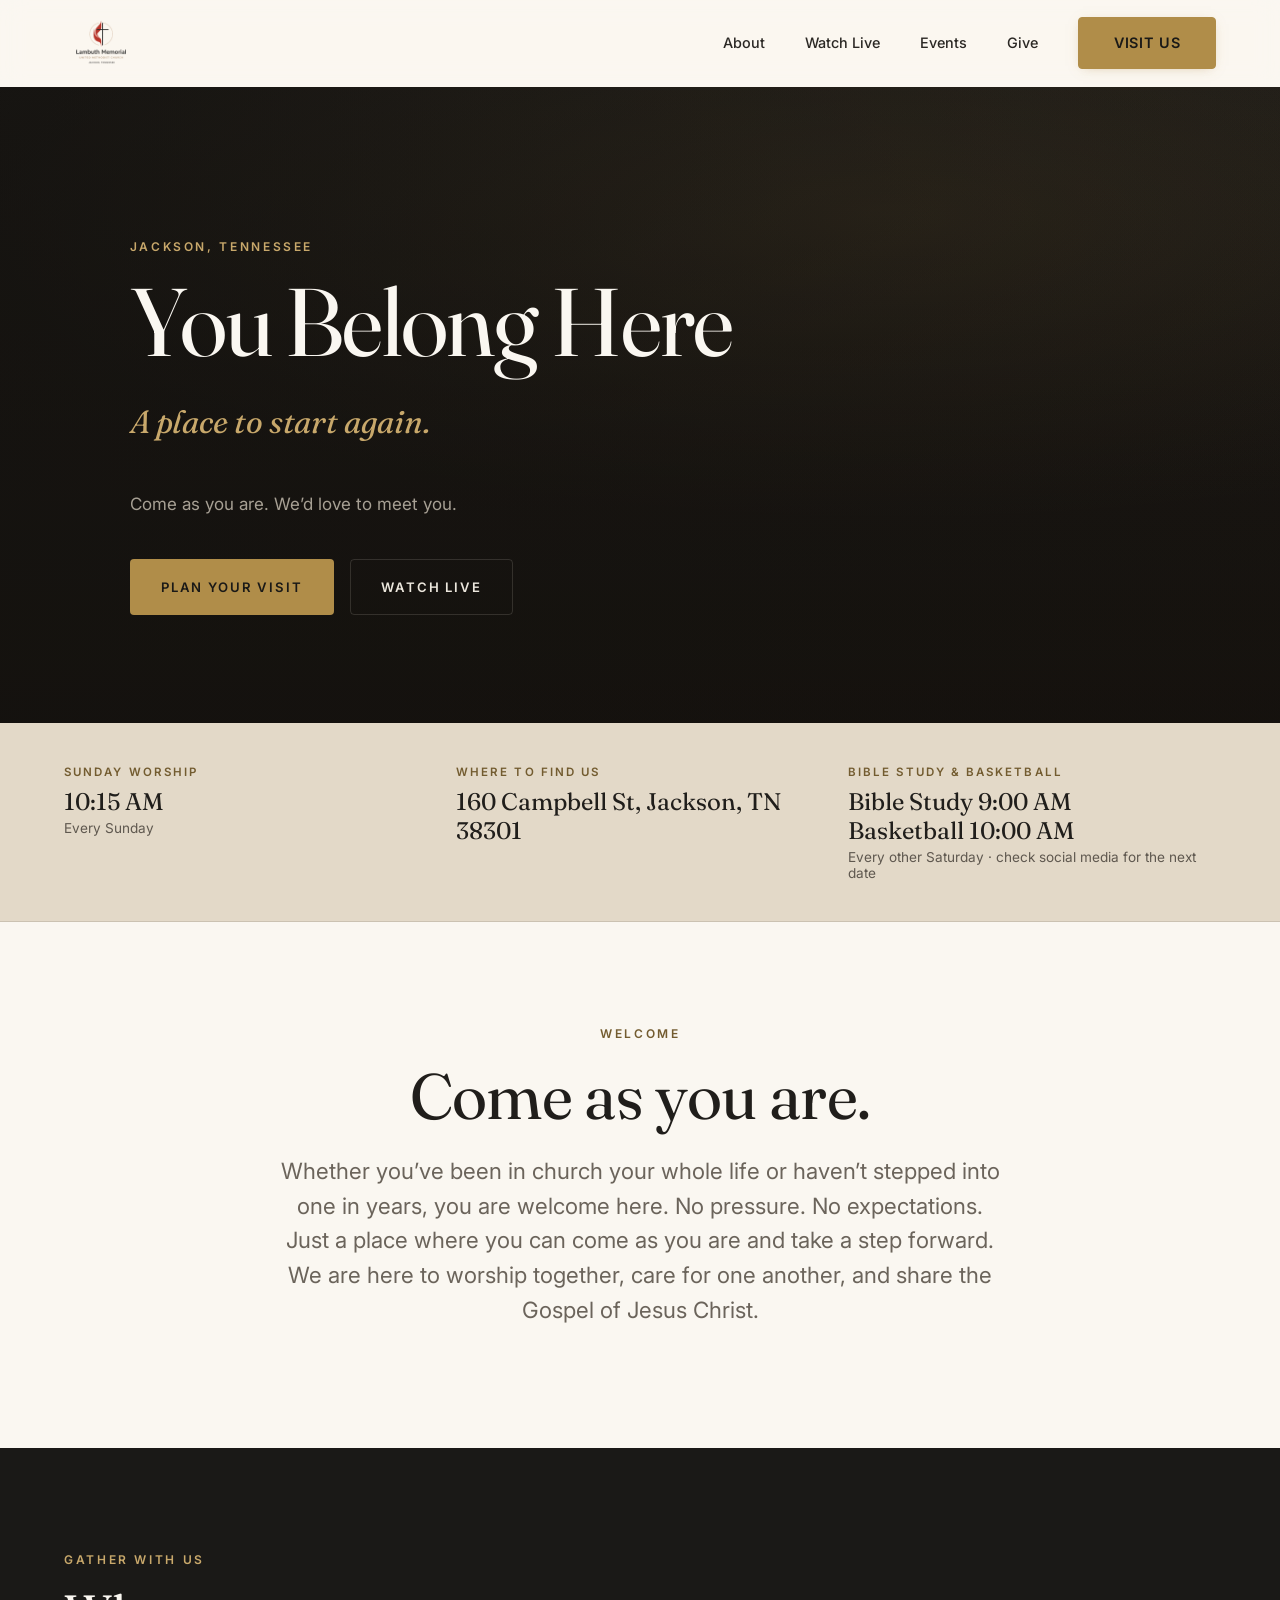
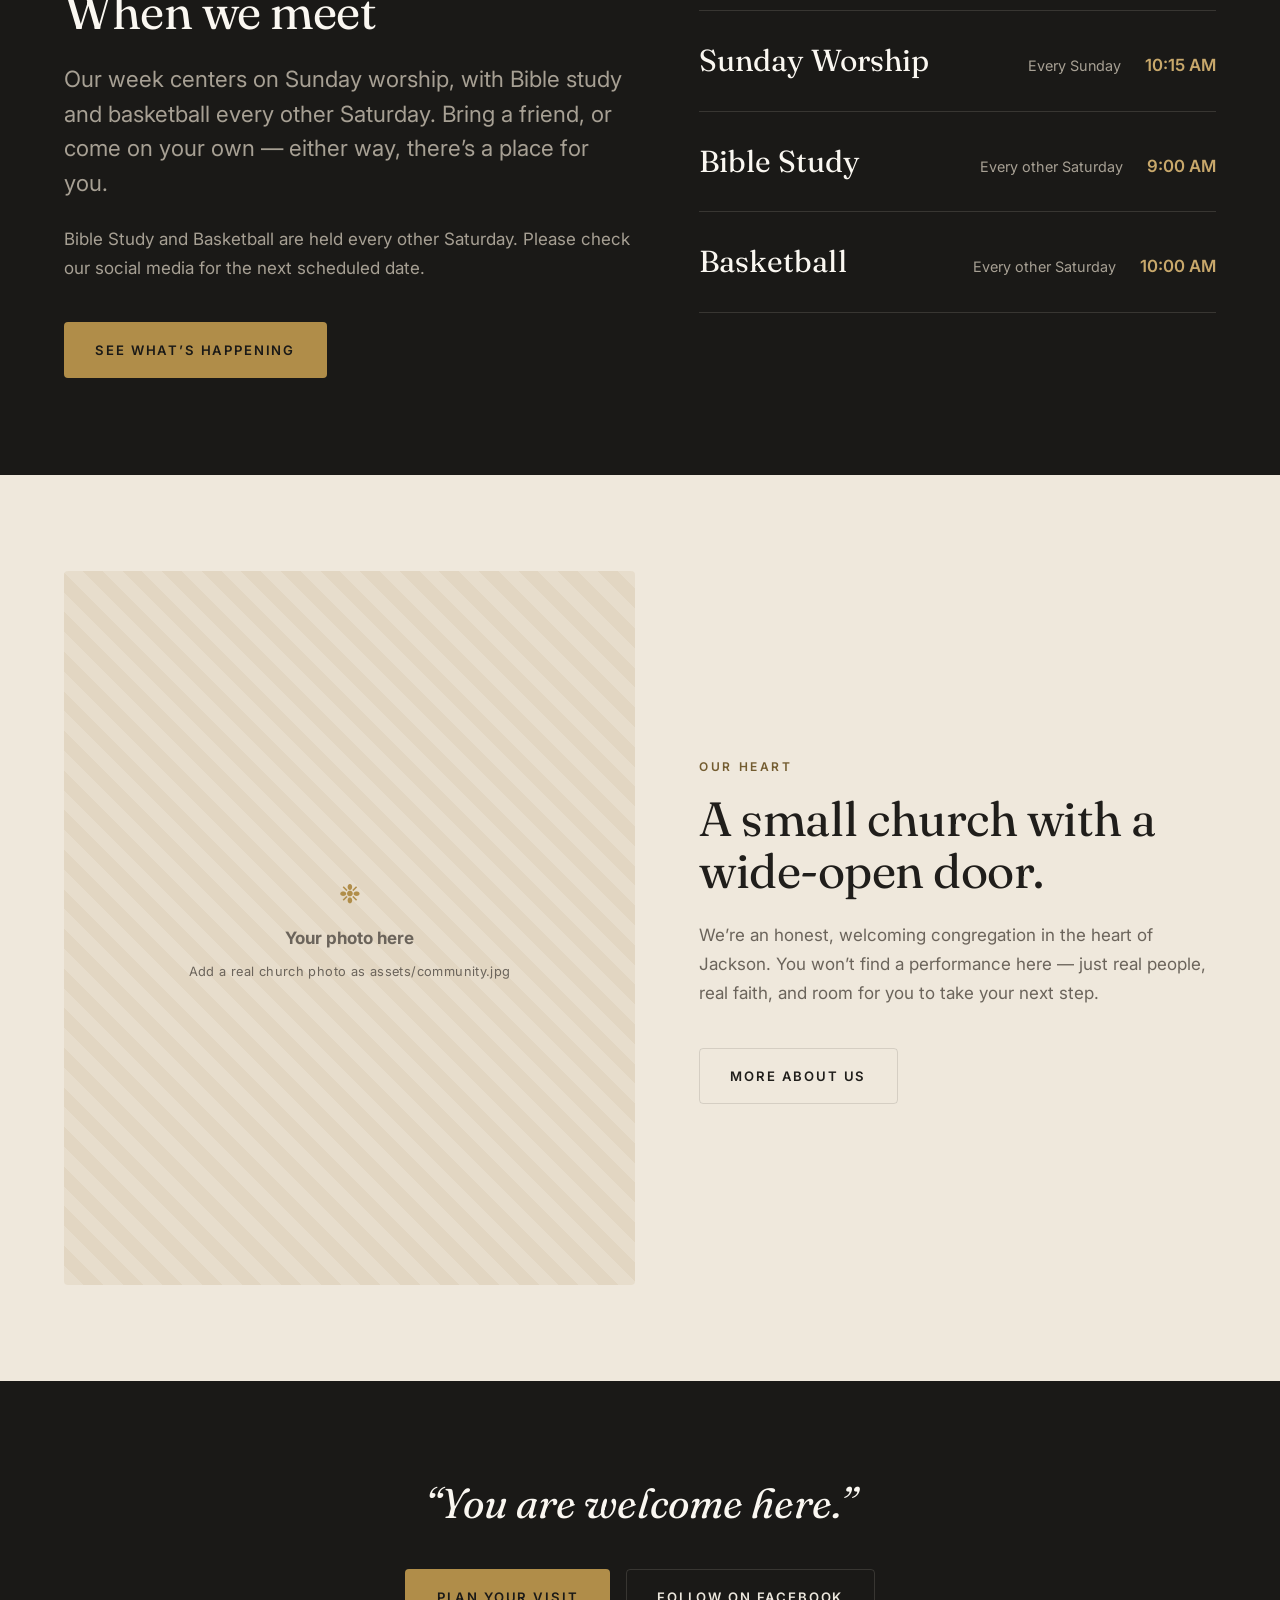
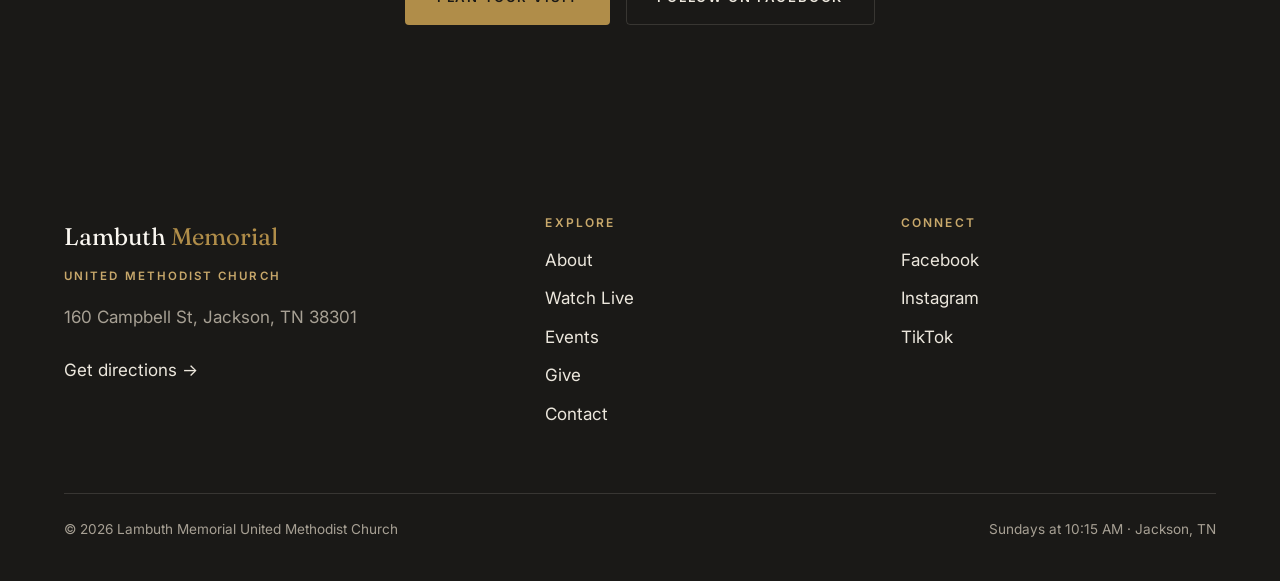
==== commit f13ec140: "Add Gospel-centered mission language (About mission statement, homepage welcome, SEO + JSON-LD descr" ====
--- a/index.html
+++ b/index.html
@@ -5,14 +5,14 @@
   <meta name="viewport" content="width=device-width, initial-scale=1.0" />
   <script>document.documentElement.classList.add("js");</script>
   <title>Lambuth Memorial United Methodist Church — You Belong Here</title>
-  <meta name="description" content="Lambuth Memorial United Methodist Church in Jackson, TN. A place to start again. Sunday worship at 10:15 AM. Come as you are — you are welcome here." />
+  <meta name="description" content="Lambuth Memorial United Methodist Church in Jackson, TN, sharing the Gospel of Jesus Christ. Sunday worship at 10:15 AM — come as you are." />
   <link rel="canonical" href="https://www.lambuthmemorialumc.com/" />
 
   <!-- Open Graph (Facebook, Messenger, iMessage, LinkedIn, etc.) -->
   <meta property="og:type" content="website" />
   <meta property="og:site_name" content="Lambuth Memorial United Methodist Church" />
   <meta property="og:title" content="Lambuth Memorial United Methodist Church — You Belong Here" />
-  <meta property="og:description" content="Lambuth Memorial United Methodist Church in Jackson, TN. A place to start again. Sunday worship at 10:15 AM. Come as you are — you are welcome here." />
+  <meta property="og:description" content="Lambuth Memorial United Methodist Church in Jackson, TN, sharing the Gospel of Jesus Christ. Sunday worship at 10:15 AM — come as you are." />
   <meta property="og:url" content="https://www.lambuthmemorialumc.com/" />
   <meta property="og:image" content="https://www.lambuthmemorialumc.com/assets/og-image.png" />
   <meta property="og:image:width" content="1200" />
@@ -23,7 +23,7 @@
   <!-- Twitter / X Card -->
   <meta name="twitter:card" content="summary_large_image" />
   <meta name="twitter:title" content="Lambuth Memorial United Methodist Church — You Belong Here" />
-  <meta name="twitter:description" content="Lambuth Memorial United Methodist Church in Jackson, TN. A place to start again. Sunday worship at 10:15 AM. Come as you are — you are welcome here." />
+  <meta name="twitter:description" content="Lambuth Memorial United Methodist Church in Jackson, TN, sharing the Gospel of Jesus Christ. Sunday worship at 10:15 AM — come as you are." />
   <meta name="twitter:image" content="https://www.lambuthmemorialumc.com/assets/og-image.png" />
 
   <link rel="preconnect" href="https://fonts.googleapis.com" />
@@ -52,7 +52,7 @@
   "url": "https://www.lambuthmemorialumc.com/",
   "logo": "https://www.lambuthmemorialumc.com/assets/logo.png",
   "image": "https://www.lambuthmemorialumc.com/assets/og-image.png",
-  "description": "A welcoming United Methodist congregation in Jackson, Tennessee. Sunday worship at 10:15 AM — come as you are.",
+  "description": "A welcoming United Methodist congregation in Jackson, Tennessee, sharing the Gospel of Jesus Christ. Sunday worship at 10:15 AM — come as you are.",
   "address": {
     "@type": "PostalAddress",
     "streetAddress": "160 Campbell St",
@@ -157,7 +157,8 @@
         <p class="lede" data-reveal data-reveal-delay="2">
           Whether you&rsquo;ve been in church your whole life or haven&rsquo;t stepped into one
           in years, you are welcome here. No pressure. No expectations. Just a place where you
-          can come as you are and take a step forward.
+          can come as you are and take a step forward. We are here to worship together, care for
+          one another, and share the Gospel of Jesus Christ.
         </p>
       </div>
     </section>
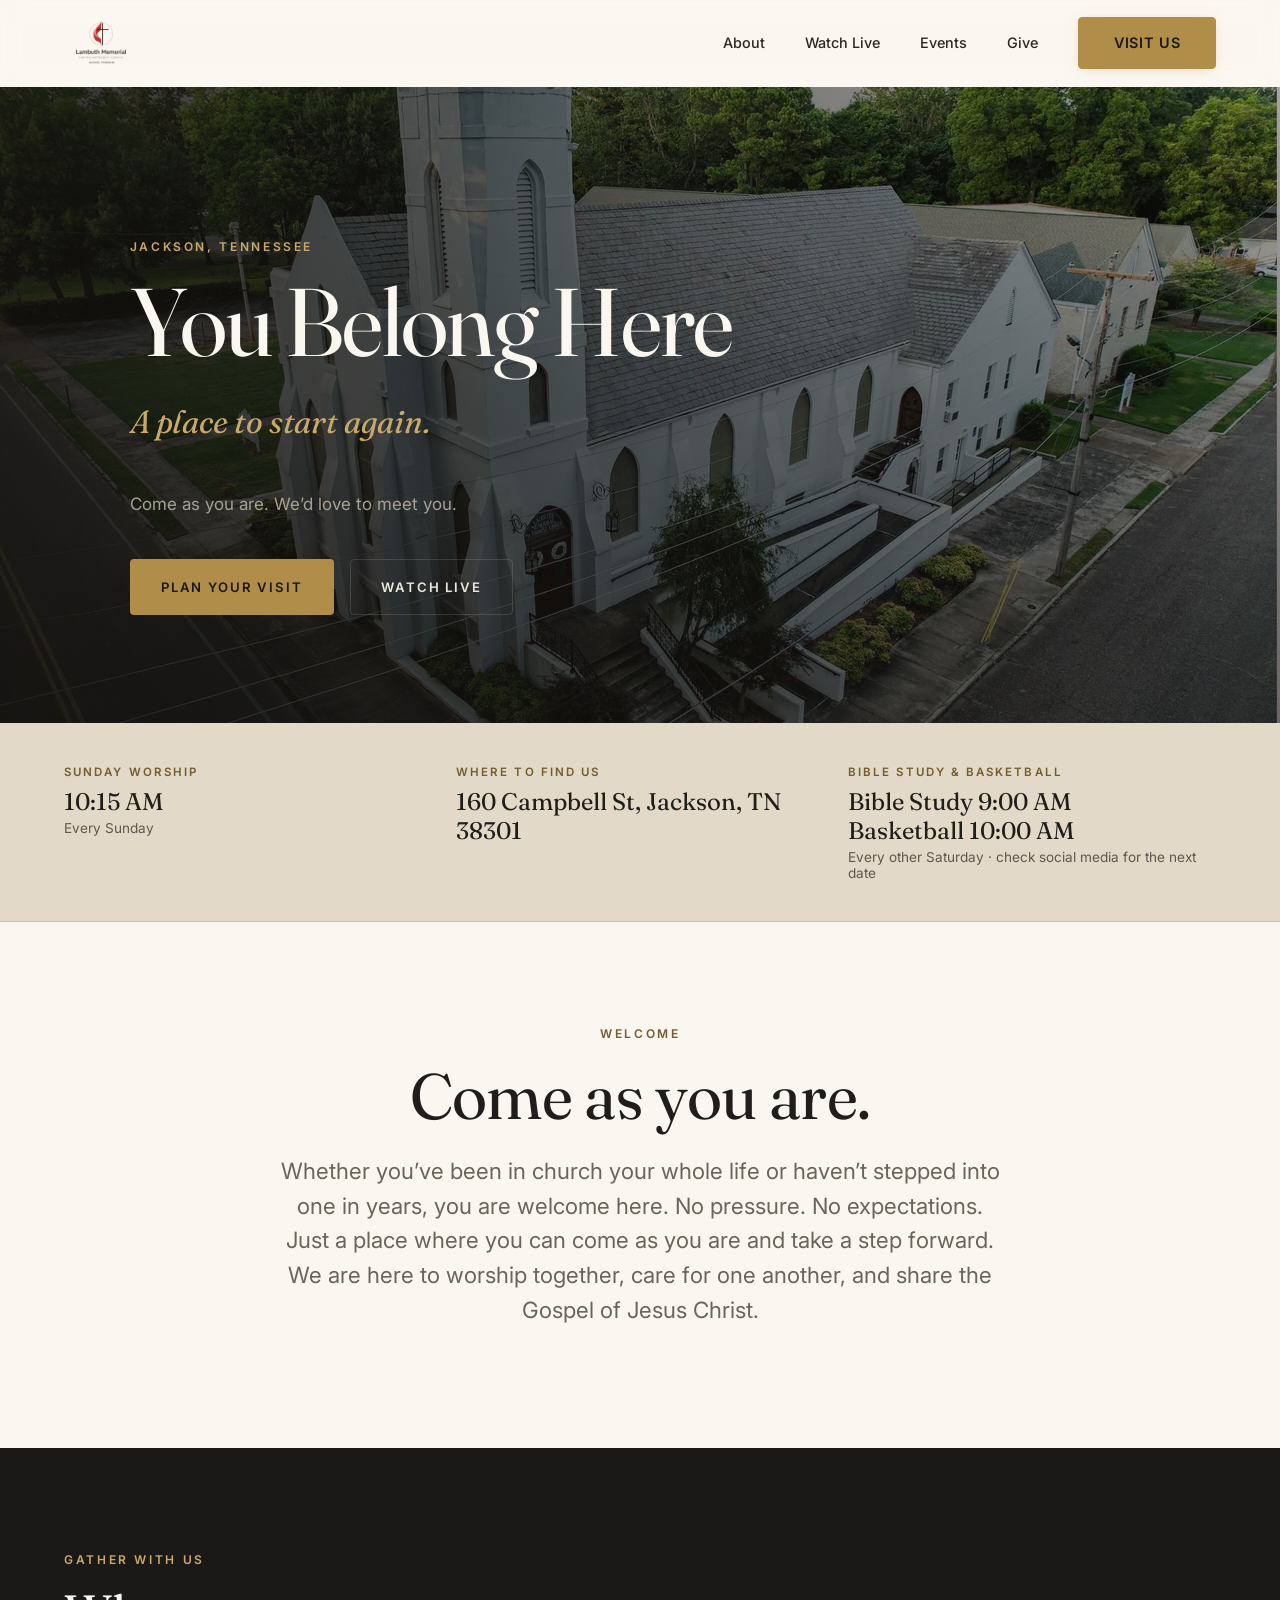
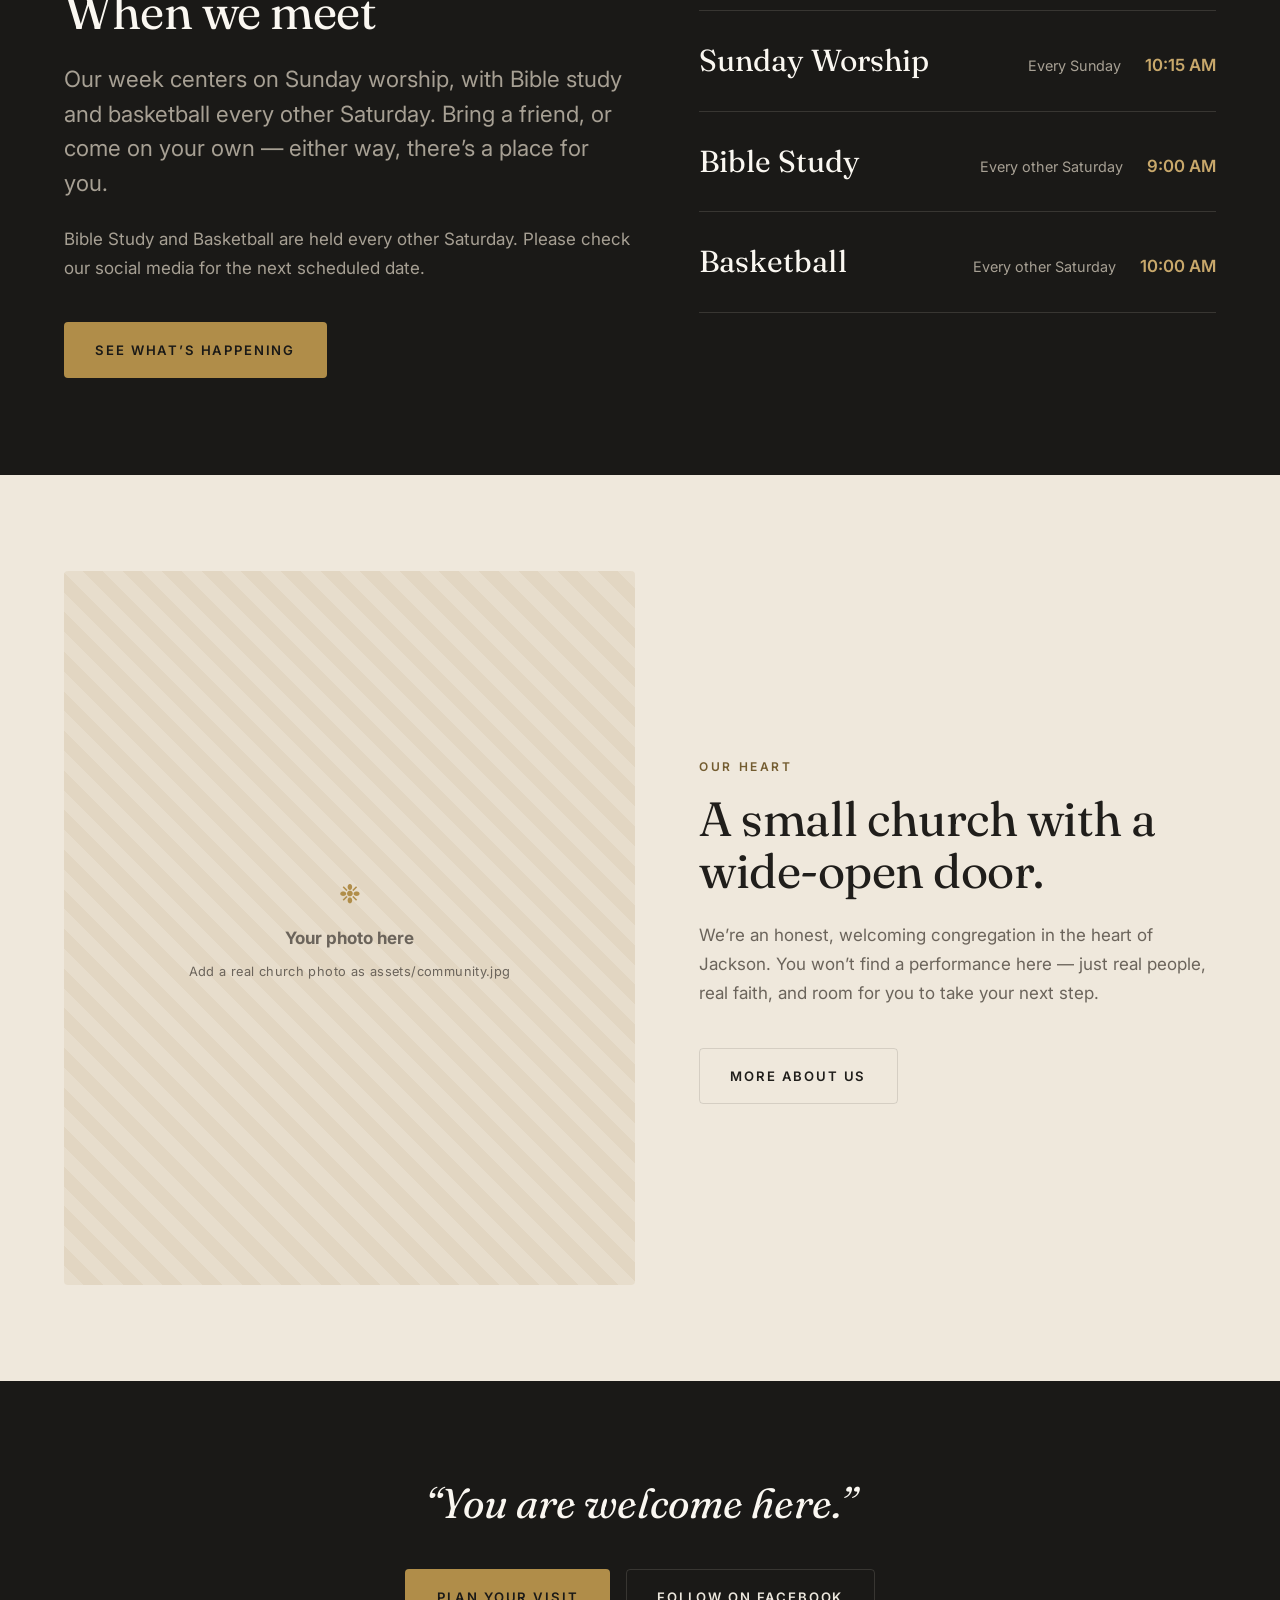
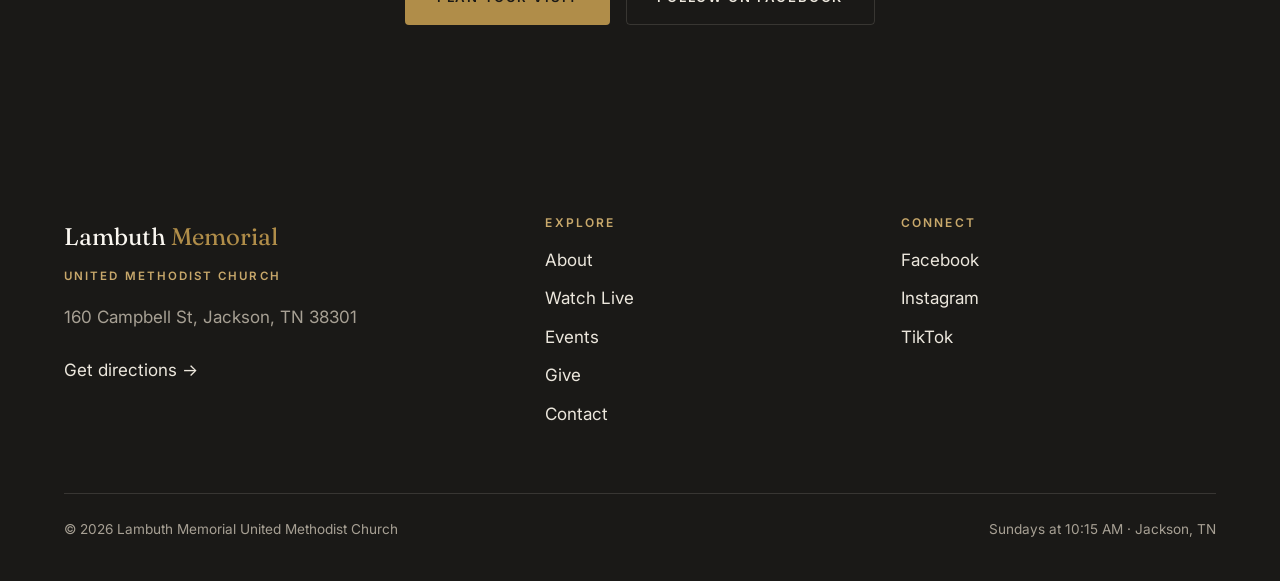
==== commit eabcfa22: "Add church photo as homepage hero (art-directed desktop/mobile crops, webp/jpeg, tuned overlay for r" ====
--- a/index.html
+++ b/index.html
@@ -104,15 +104,27 @@
   <main id="main" tabindex="-1">
     <!-- HERO -->
     <section class="hero">
-      <!-- HERO BACKGROUND
-           Solid color today. To use a real church photo or video later, just add
-           ONE line inside hero__media below — nothing else needs to change, and the
-           overlay keeps the text readable over any background.
-             Photo:  <img src="assets/hero.jpg" alt="" />
-             Video:  <video autoplay muted loop playsinline poster="assets/hero.jpg"><source src="assets/hero.mp4" type="video/mp4" /></video>
-      -->
+      <!-- HERO BACKGROUND — art-directed church photo.
+           Desktop uses a wide crop (full architecture); phones use a portrait
+           crop centered on the tower. Optimized WebP + JPEG, eager-loaded for a
+           fast above-the-fold paint. The overlay keeps the hero copy readable. -->
       <div class="hero__media">
-        <!-- <img src="assets/hero.jpg" alt="" /> -->
+        <picture>
+          <!-- Phones / small tablets: portrait crop centered on the tower -->
+          <source media="(max-width: 820px)" type="image/webp"
+            srcset="assets/hero-mobile-600.webp 600w, assets/hero-mobile-900.webp 900w" sizes="100vw" />
+          <source media="(max-width: 820px)" type="image/jpeg"
+            srcset="assets/hero-mobile-600.jpg 600w, assets/hero-mobile-900.jpg 900w" sizes="100vw" />
+          <!-- Tablets / desktop: wide architectural crop -->
+          <source type="image/webp"
+            srcset="assets/hero-desktop-1280.webp 1280w, assets/hero-desktop-1600.webp 1600w, assets/hero-desktop-2048.webp 2048w" sizes="100vw" />
+          <img
+            src="assets/hero-desktop-1600.jpg"
+            srcset="assets/hero-desktop-1280.jpg 1280w, assets/hero-desktop-1600.jpg 1600w, assets/hero-desktop-2048.jpg 2048w"
+            sizes="100vw"
+            alt="Lambuth Memorial United Methodist Church in Jackson, Tennessee."
+            fetchpriority="high" decoding="async" />
+        </picture>
       </div>
       <div class="hero__overlay"></div>
       <div class="container hero__inner">
--- a/css/styles.css
+++ b/css/styles.css
@@ -350,9 +350,11 @@
 .hero__overlay {
   position: absolute;
   inset: 0;
+  /* Soft charcoal gradient: darker on the left (behind the text) so copy stays
+     highly readable, lighter on the right so the church photo shows through. */
   background:
-    linear-gradient(90deg, rgba(20,18,15,0.72) 0%, rgba(20,18,15,0.34) 52%, rgba(20,18,15,0.08) 100%),
-    linear-gradient(180deg, rgba(20,18,15,0.28) 0%, rgba(20,18,15,0.62) 100%);
+    linear-gradient(90deg, rgba(20,18,15,0.80) 0%, rgba(20,18,15,0.42) 52%, rgba(20,18,15,0.10) 100%),
+    linear-gradient(180deg, rgba(20,18,15,0.30) 0%, rgba(20,18,15,0.60) 100%);
 }
 .hero__inner {
   position: relative;
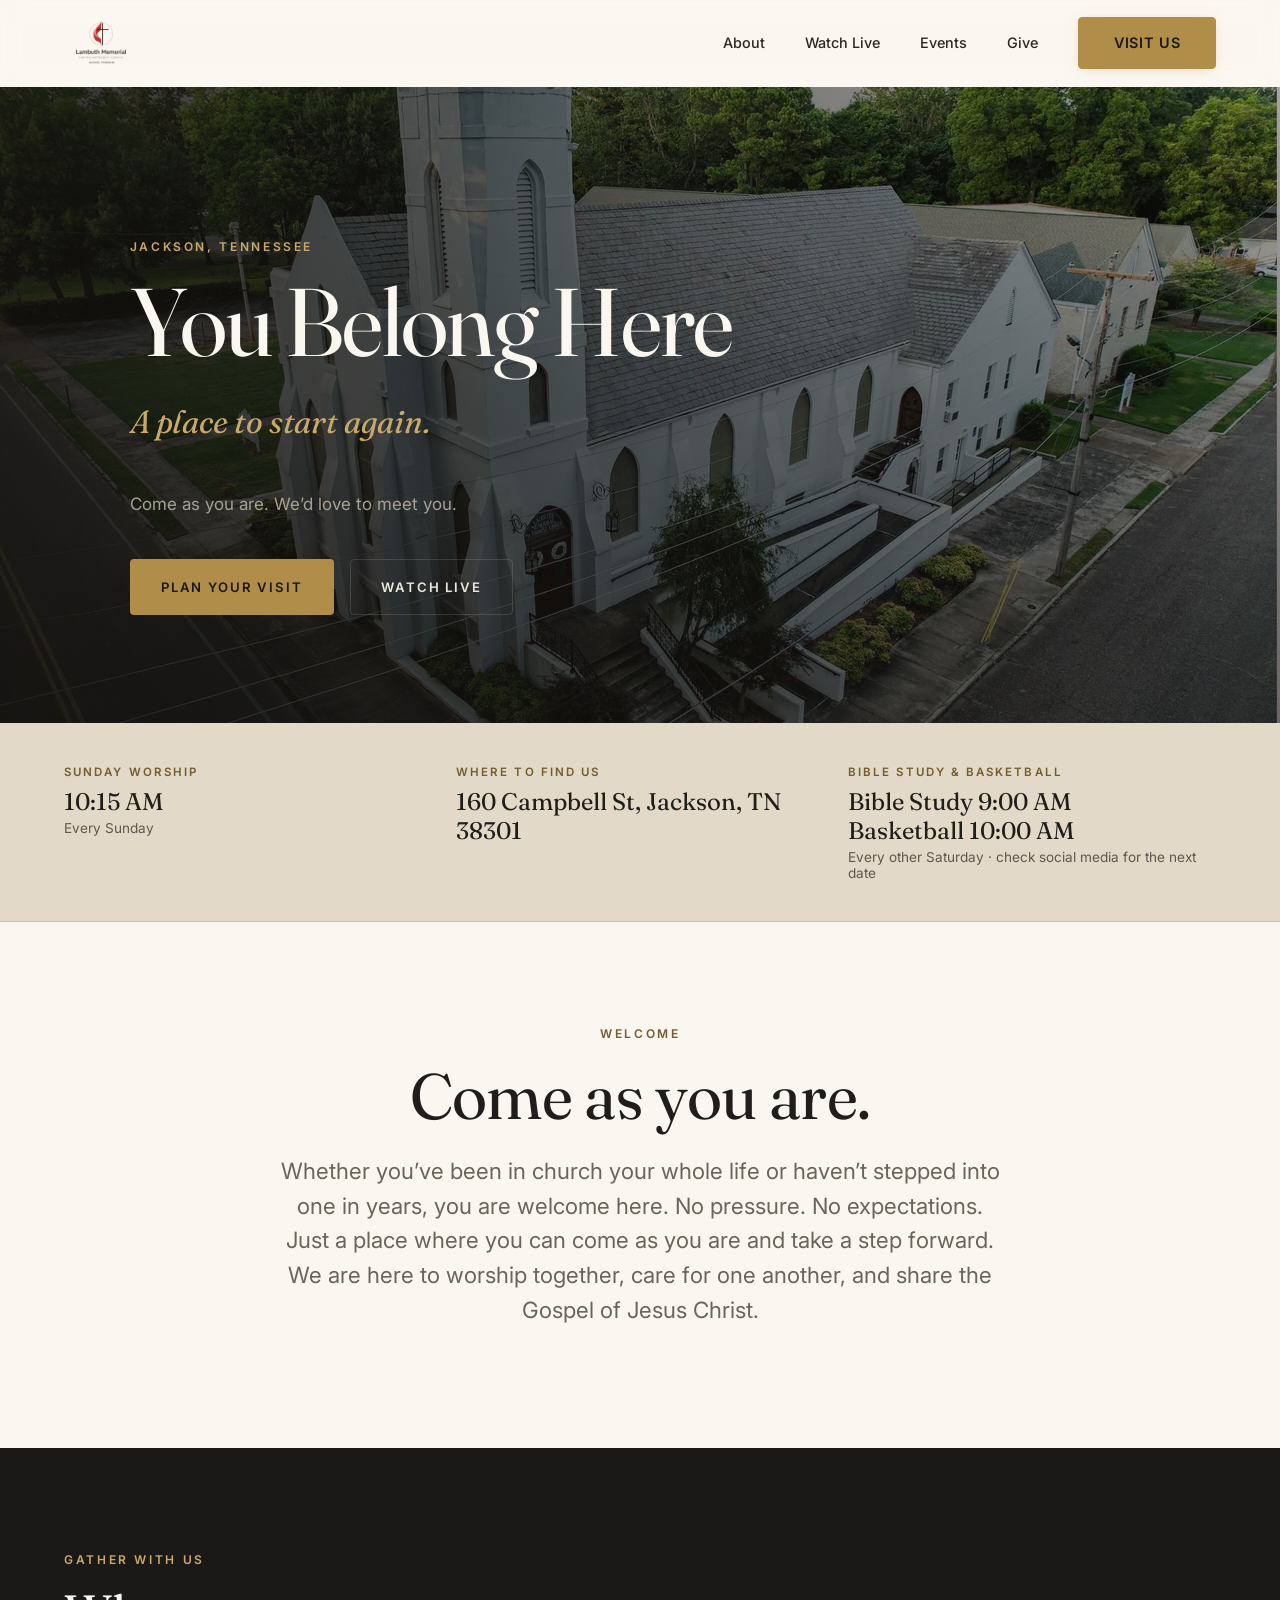
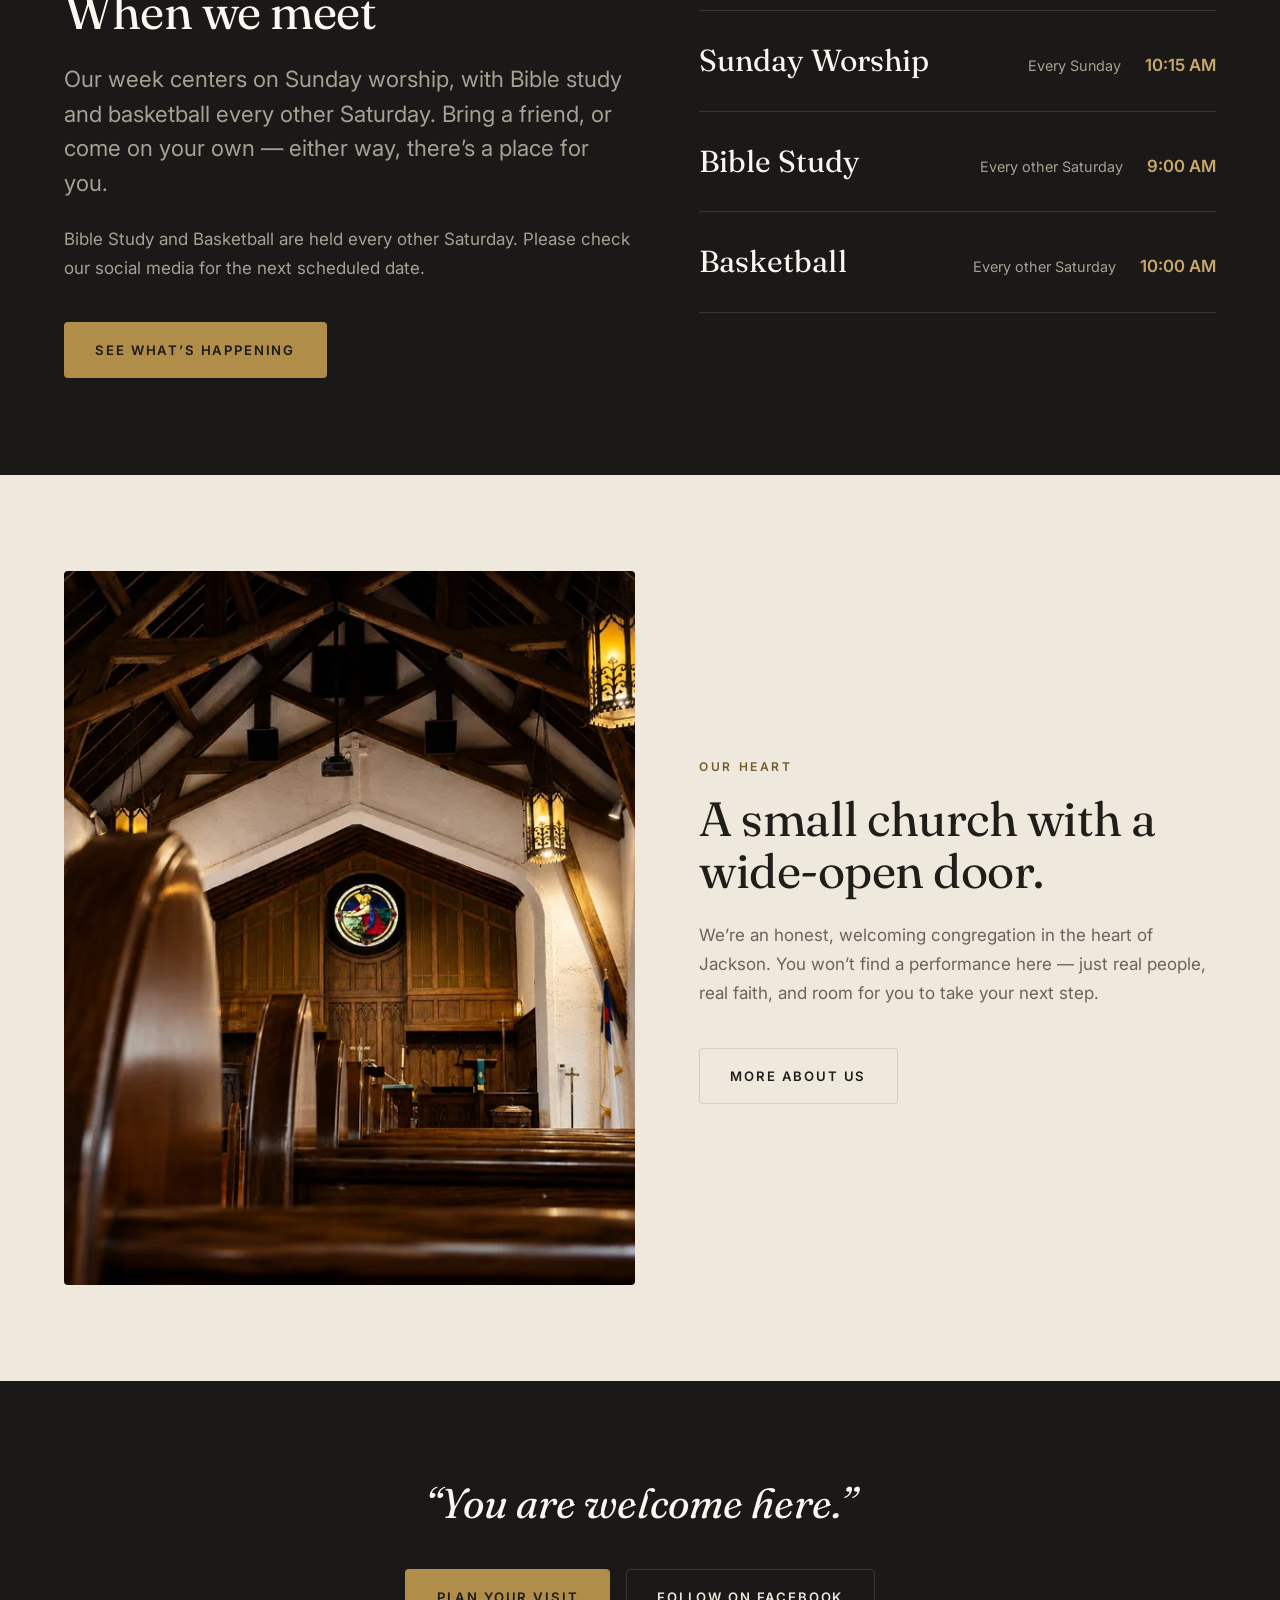
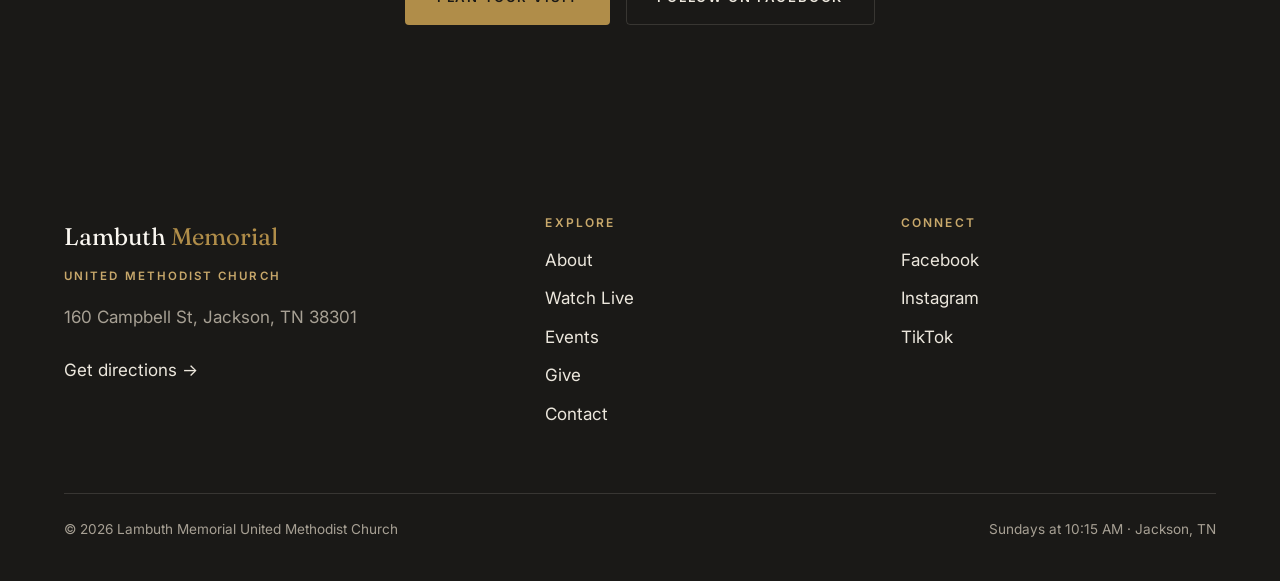
==== commit 923d71be: "Home: replace Our Heart placeholder with sanctuary photo (responsive webp/jpg, 4:5)" ====
--- a/index.html
+++ b/index.html
@@ -136,7 +136,7 @@
         </p>
         <div class="btn-row">
           <a href="contact.html" class="btn btn--gold">Plan Your Visit</a>
-          <a href="watch.html" class="btn btn--outline-light">Watch Live</a>
+          <a href="watch.html" class="btn btn--outline-light" data-live-cta><span class="live-cta__label">Watch Live</span></a>
         </div>
       </div>
     </section>
@@ -207,11 +207,19 @@
       <div class="container">
         <div class="split">
           <div class="media" data-reveal>
-            <div class="photo-slot">
-              <span class="photo-slot__icon">&#10057;</span>
-              <strong>Your photo here</strong>
-              <small>Add a real church photo as assets/community.jpg</small>
-            </div>
+            <picture>
+              <source
+                type="image/webp"
+                srcset="assets/community-600.webp 600w, assets/community-900.webp 900w, assets/community-1086.webp 1086w"
+                sizes="(max-width: 860px) 88vw, 45vw" />
+              <img
+                src="assets/community-900.jpg"
+                srcset="assets/community-600.jpg 600w, assets/community-900.jpg 900w, assets/community-1086.jpg 1086w"
+                sizes="(max-width: 860px) 88vw, 45vw"
+                width="1086" height="1358"
+                loading="lazy" decoding="async"
+                alt="The warmly lit sanctuary of Lambuth Memorial United Methodist Church — exposed wood trusses, glowing lanterns, and a stained-glass rose window above the chancel." />
+            </picture>
           </div>
           <div data-reveal data-reveal-delay="1">
             <span class="eyebrow">Our Heart</span>
--- a/css/styles.css
+++ b/css/styles.css
@@ -17,6 +17,8 @@
   --gold:          #b08d49;  /* bright gold: button fills + accents on dark backgrounds */
   --gold-soft:     #c8a86b;  /* light gold: accents on dark backgrounds */
   --gold-ink:      #735c30;  /* deep gold: small gold TEXT on light backgrounds (meets WCAG AA) */
+  --live-red:      #8f2c2c;  /* church red: LIVE button fill (white text = ~8:1 contrast, AA) */
+  --live-red-dot:  #cc3b34;  /* pulsing live dot — reads on both light and dark headers */
   --text:          #2b2824;
   --text-muted:    #6b645b;
   --text-muted-strong: #5f584f; /* muted text on beige/beige-deep strips (meets WCAG AA) */
@@ -598,6 +600,101 @@
 .watch-backup__label { font-size: 0.9rem; color: var(--text-on-dark-muted); }
 .btn--sm { padding: 0.7rem 1.4rem; font-size: 0.75rem; }
 .btn--lg { padding: 1.15rem 2.4rem; font-size: 0.9rem; }
+
+/* Balanced "Watch on YouTube / Watch on Facebook" controls below the player */
+.watch-actions {
+  display: flex;
+  align-items: center;
+  justify-content: center;
+  flex-wrap: wrap;
+  gap: var(--space-2);
+  margin-top: var(--space-3);
+}
+
+/* Small status pill above the player: live / upcoming / replay */
+.watch-status {
+  display: inline-flex;
+  align-items: center;
+  gap: 0.55rem;
+  margin: 0 0 var(--space-2);
+  font-size: 0.72rem;
+  font-weight: 600;
+  letter-spacing: 0.16em;
+  text-transform: uppercase;
+  color: var(--text-on-dark-muted);
+}
+.watch-status--live { color: #f0685f; }
+.watch-status--upcoming { color: var(--gold-soft); }
+.watch-status__dot {
+  width: 8px;
+  height: 8px;
+  border-radius: 50%;
+  background: currentColor;
+  box-shadow: 0 0 0 0 rgba(240, 104, 95, 0.55);
+  animation: watchPulse 1.8s ease-out infinite;
+}
+@keyframes watchPulse {
+  0% { box-shadow: 0 0 0 0 rgba(240, 104, 95, 0.5); }
+  70% { box-shadow: 0 0 0 9px rgba(240, 104, 95, 0); }
+  100% { box-shadow: 0 0 0 0 rgba(240, 104, 95, 0); }
+}
+
+/* --- "We're live" indicator (homepage CTA + nav) -----------------------
+   Appears only while a broadcast is actually live. Understated: a solid dot
+   with one slow, soft expanding ring — no flashing. The ring is purely
+   decorative and disappears under reduced-motion (global rule), leaving the
+   solid dot visible. */
+.live-dot {
+  display: inline-block;
+  position: relative;
+  width: 9px;
+  height: 9px;
+  margin-right: 0.55em;
+  border-radius: 50%;
+  background: var(--live-red-dot);
+  flex: 0 0 auto;
+  vertical-align: baseline;
+}
+.live-dot::after {
+  content: "";
+  position: absolute;
+  inset: 0;
+  border-radius: 50%;
+  background: var(--live-red-dot);
+  opacity: 0.55;
+  animation: liveDotPulse 2.4s ease-out infinite;
+}
+@keyframes liveDotPulse {
+  0%   { transform: scale(1);   opacity: 0.55; }
+  70%  { transform: scale(2.6); opacity: 0; }
+  100% { transform: scale(2.6); opacity: 0; }
+}
+
+/* Hero CTA in its live state: tasteful church red, white text (AA contrast) */
+.btn--live {
+  background: var(--live-red);
+  border-color: var(--live-red);
+  color: #fff;
+  display: inline-flex;
+  align-items: center;
+  justify-content: center;
+}
+.btn--live:hover {
+  background: #7c2626;
+  border-color: #7c2626;
+  color: #fff;
+}
+.btn--live .live-dot,
+.btn--live .live-dot::after {
+  background: #fff;   /* white dot reads cleanly on the red fill */
+}
+
+/* Nav "Watch Live" -> "Live": keep the normal nav text colour (good contrast
+   in both the transparent and scrolled header states); only add the red dot. */
+.nav a.nav-live {
+  display: inline-flex;
+  align-items: center;
+}
 
 /* ---------- Give / donation widget ---------- */
 .give-card {
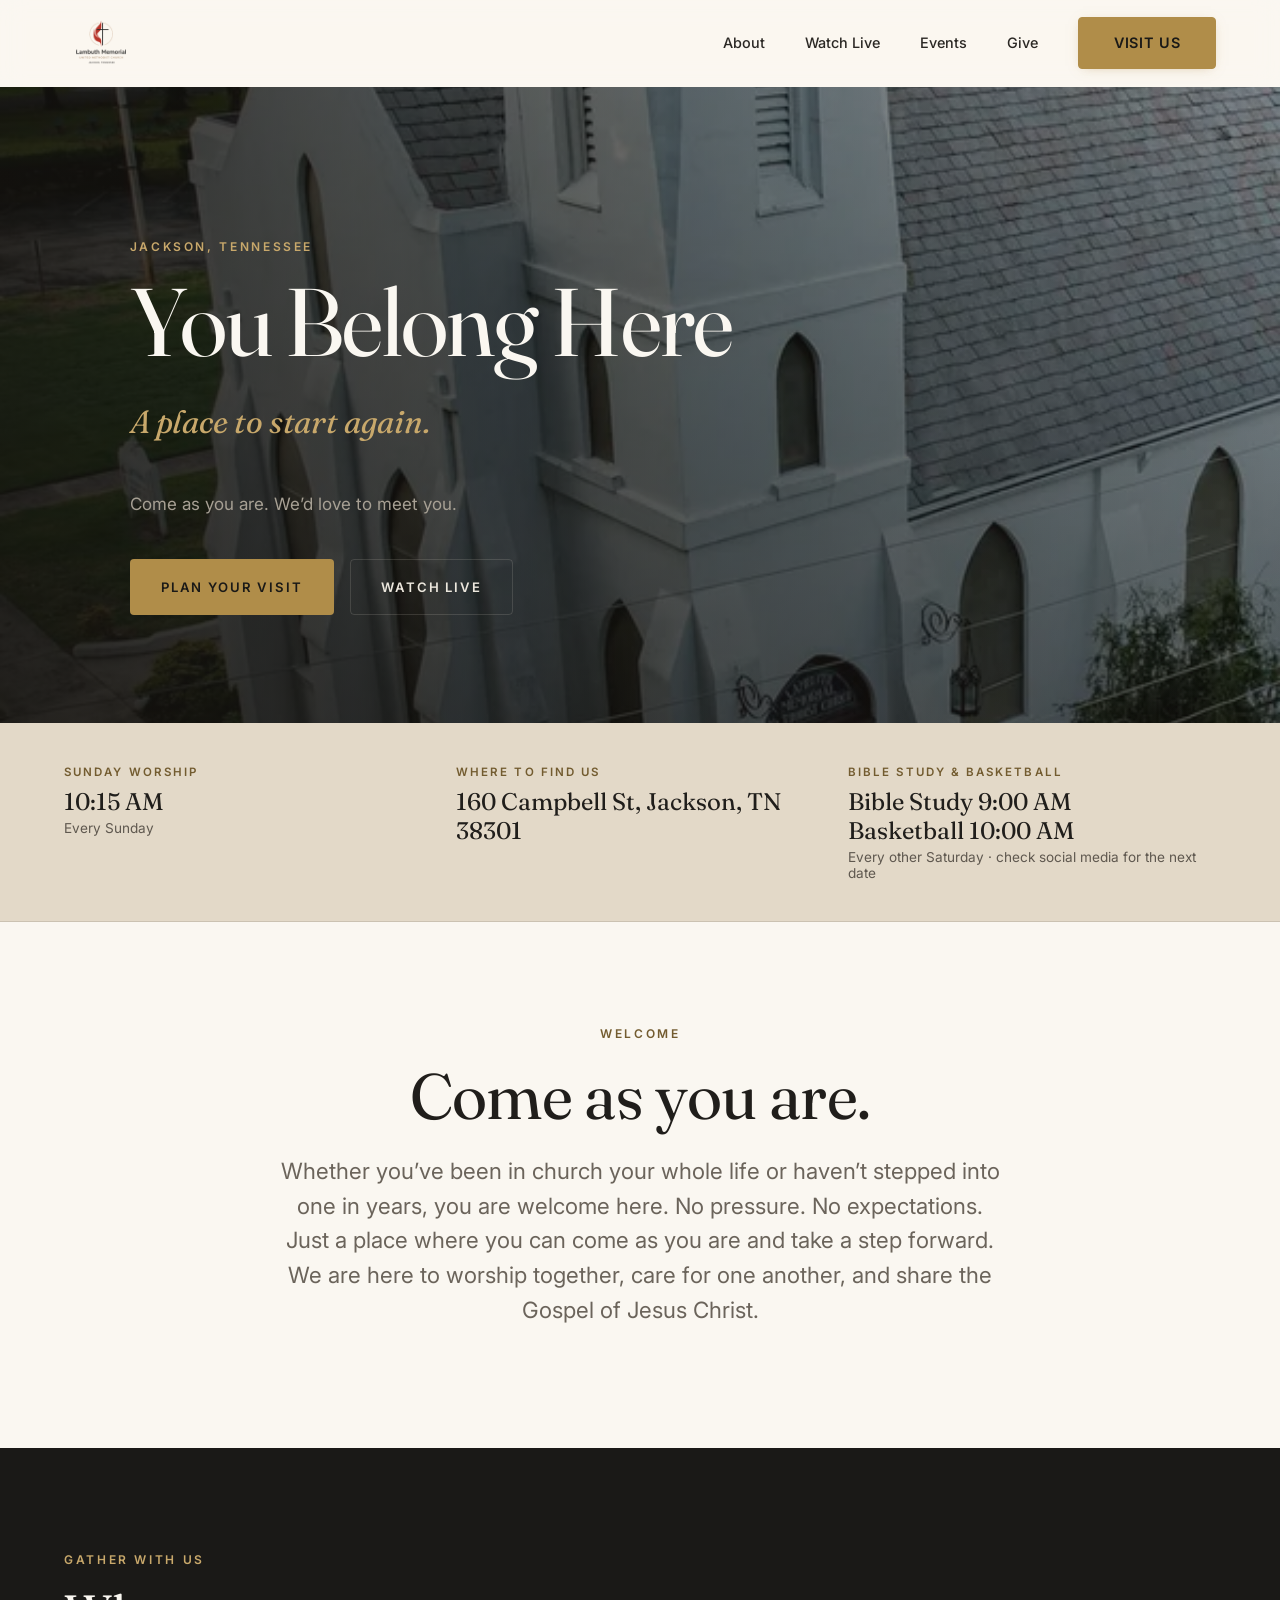
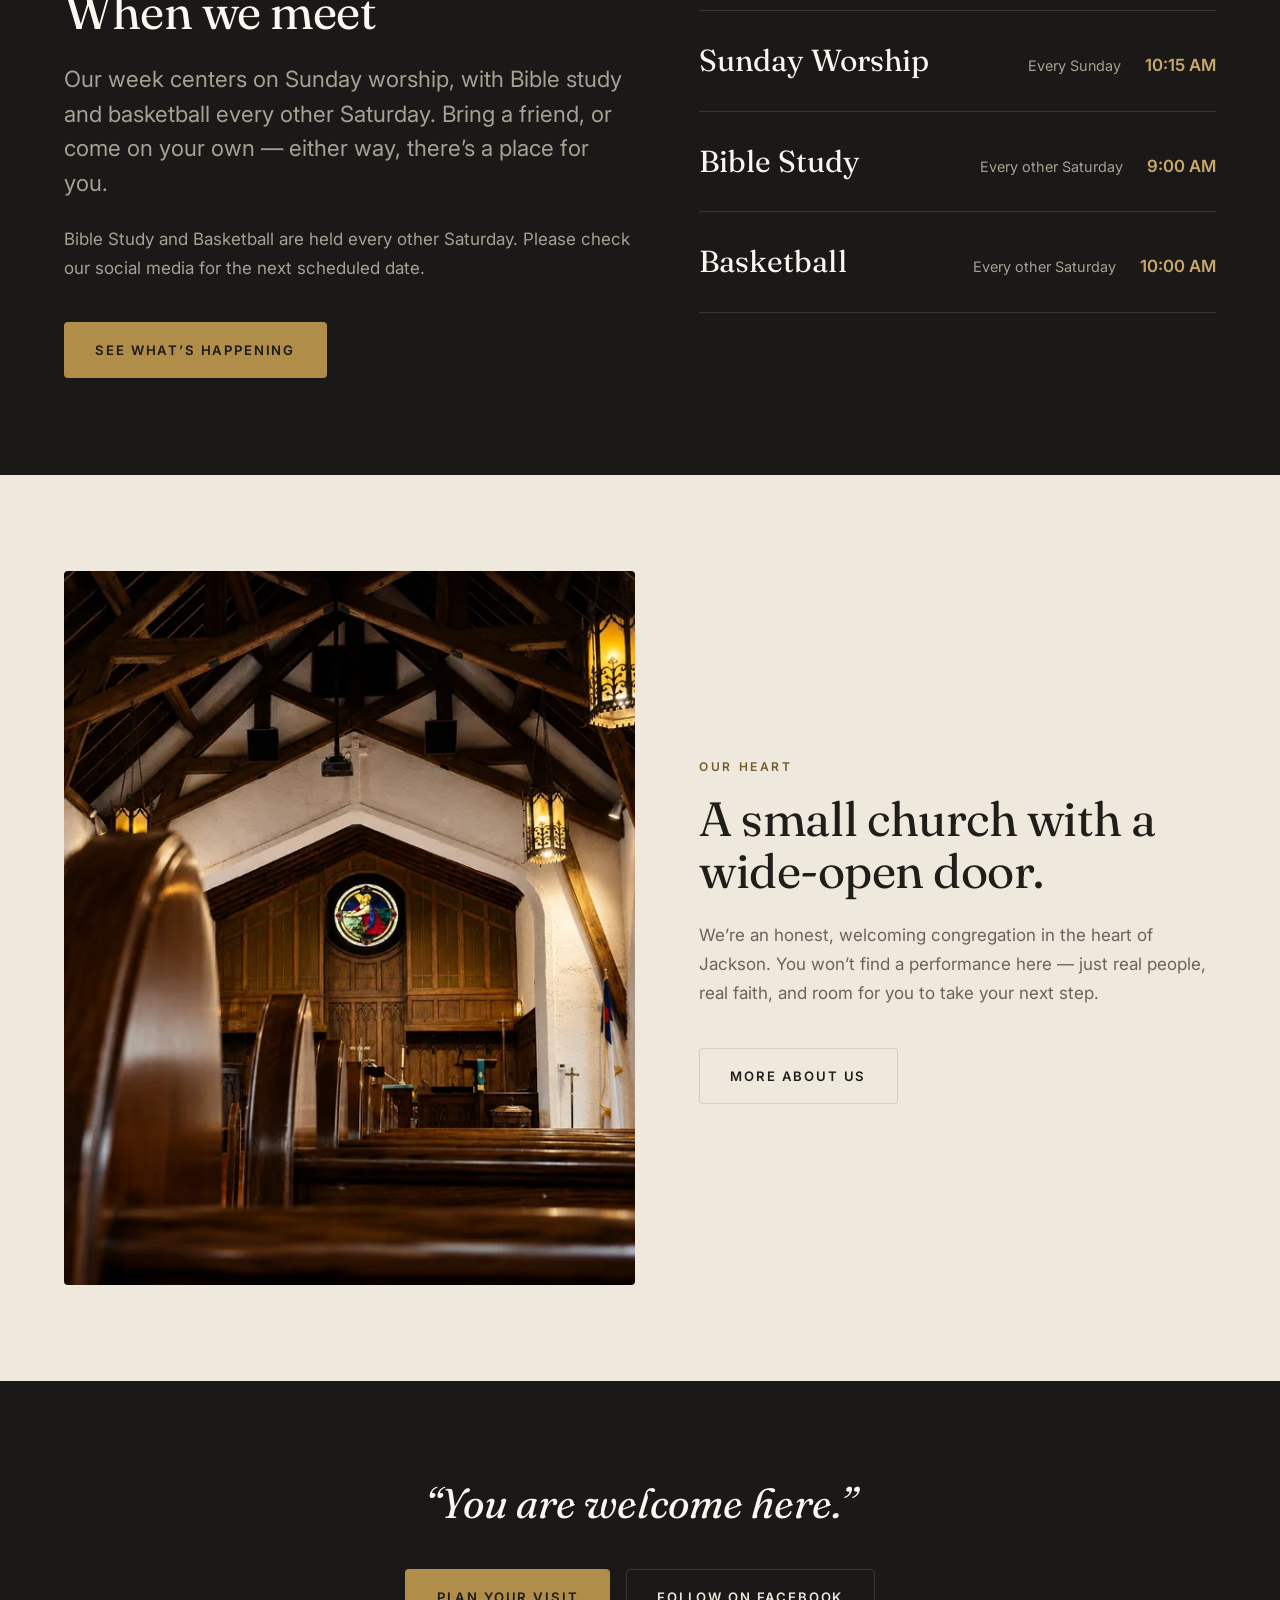
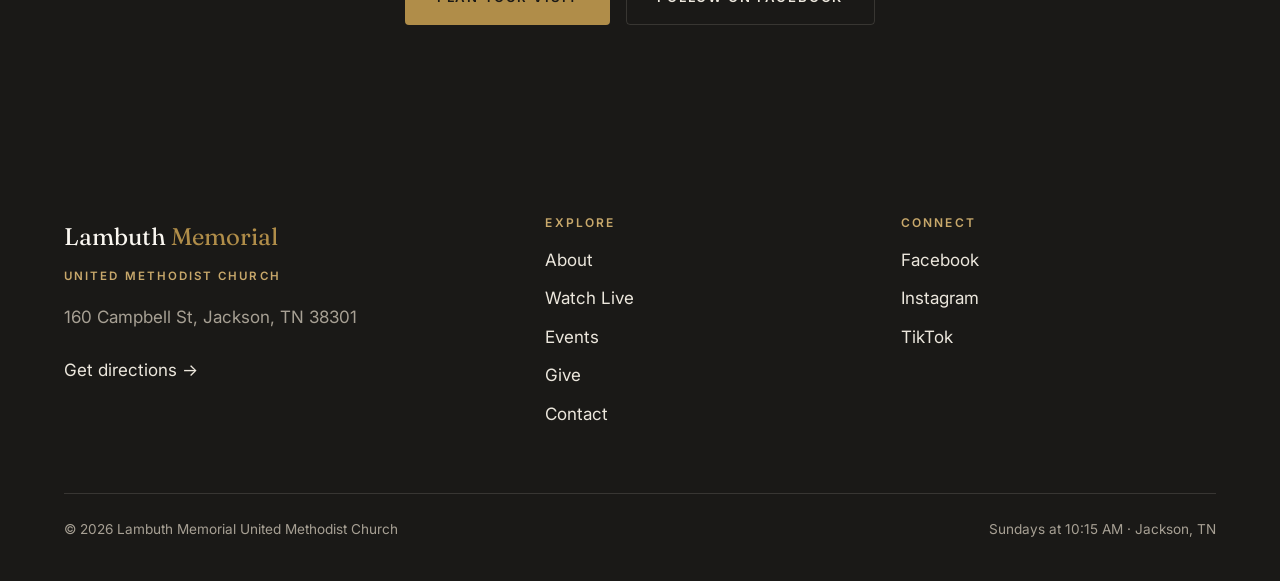
==== commit 7372342c: "Production hardening and accessibility improvements - Add vercel.json: CSP (allows YouTube, Google M" ====
--- a/index.html
+++ b/index.html
@@ -260,7 +260,7 @@
           <p><a href="#" data-site="maps-link" target="_blank" rel="noopener">Get directions &rarr;</a></p>
         </div>
         <div>
-          <h4>Explore</h4>
+          <h2>Explore</h2>
           <nav class="footer__links">
             <a href="about.html">About</a>
             <a href="watch.html">Watch Live</a>
@@ -270,7 +270,7 @@
           </nav>
         </div>
         <div>
-          <h4>Connect</h4>
+          <h2>Connect</h2>
           <nav class="footer__links">
             <a href="#" data-site="facebook" target="_blank" rel="noopener">Facebook</a>
             <a href="#" data-site="instagram" target="_blank" rel="noopener">Instagram</a>
--- a/css/styles.css
+++ b/css/styles.css
@@ -1006,7 +1006,9 @@
   color: var(--gold-soft);
   margin: -0.4rem 0 var(--space-2);
 }
-.footer h4 {
+/* Footer column headings. Rendered as <h2> for a valid heading outline;
+   this rule keeps their original small, uppercase, gold appearance. */
+.footer h2 {
   font-family: var(--font-sans);
   font-size: 0.75rem;
   font-weight: 600;
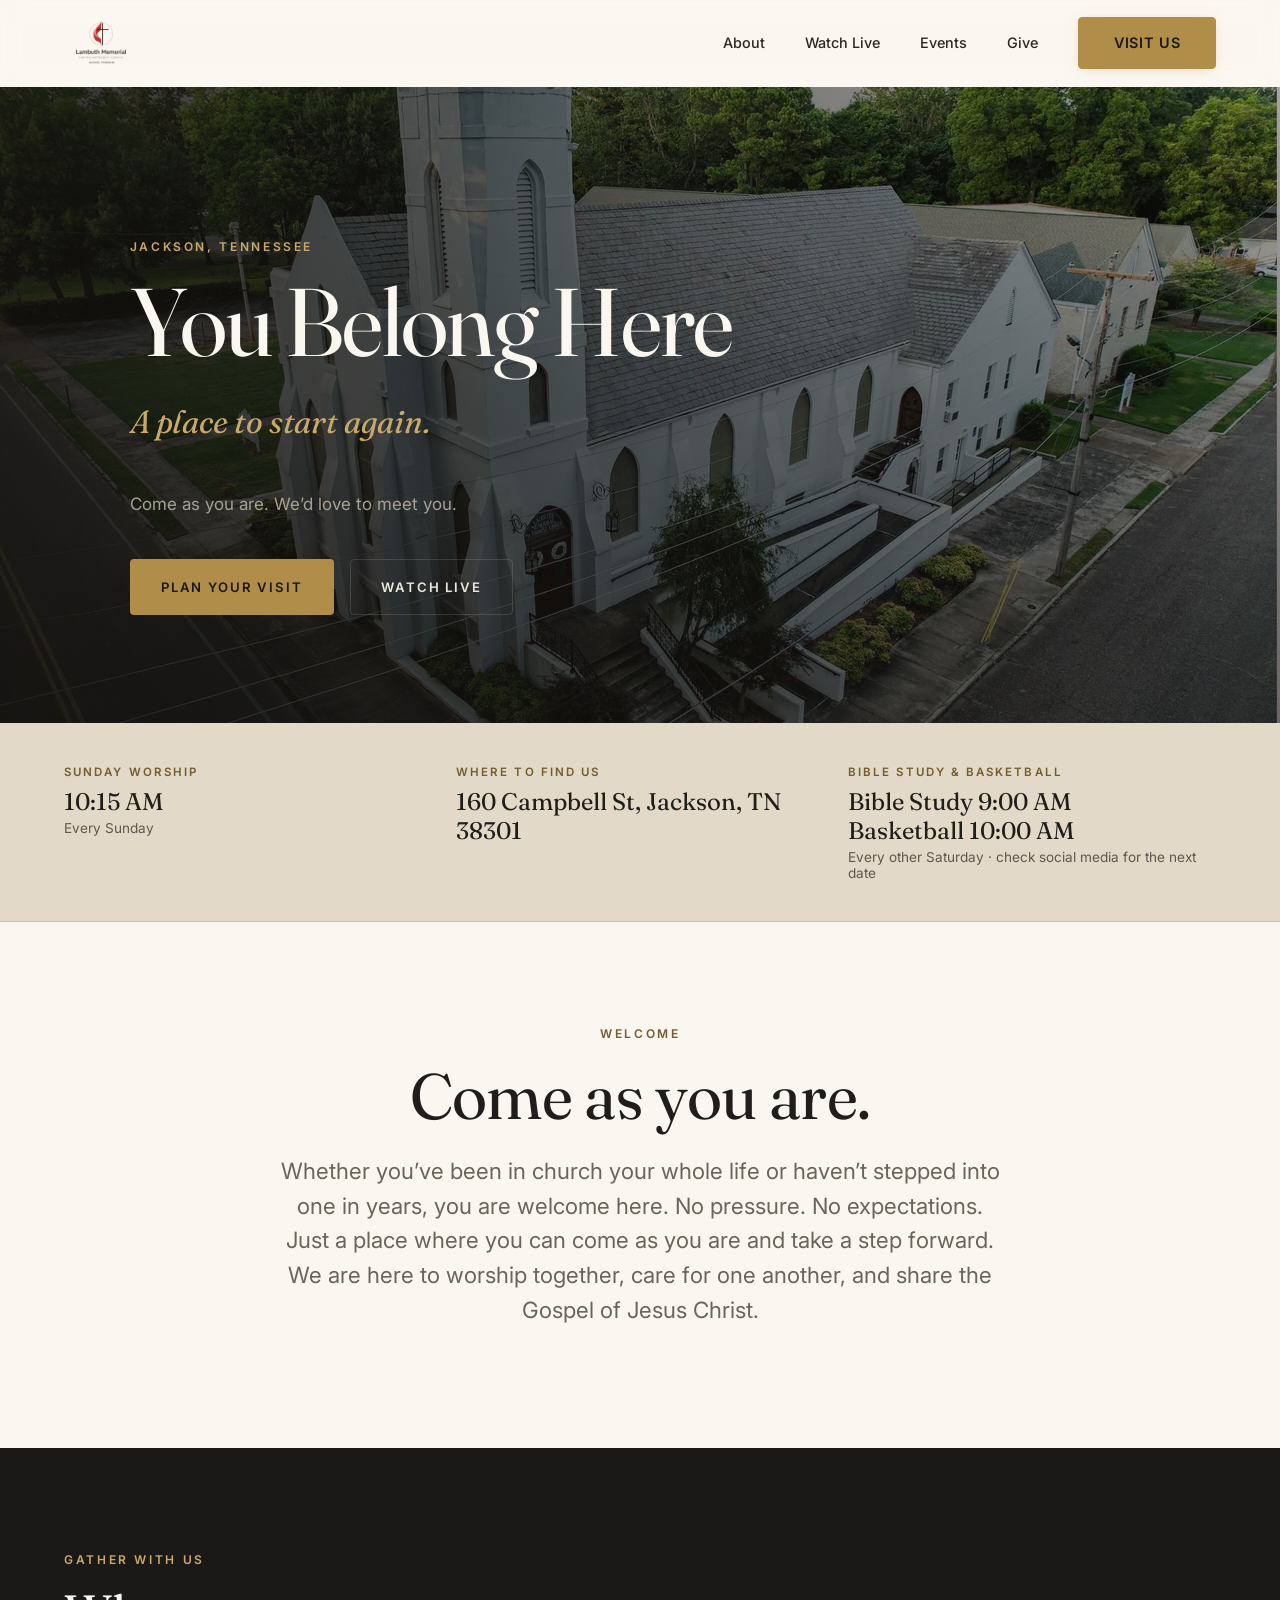
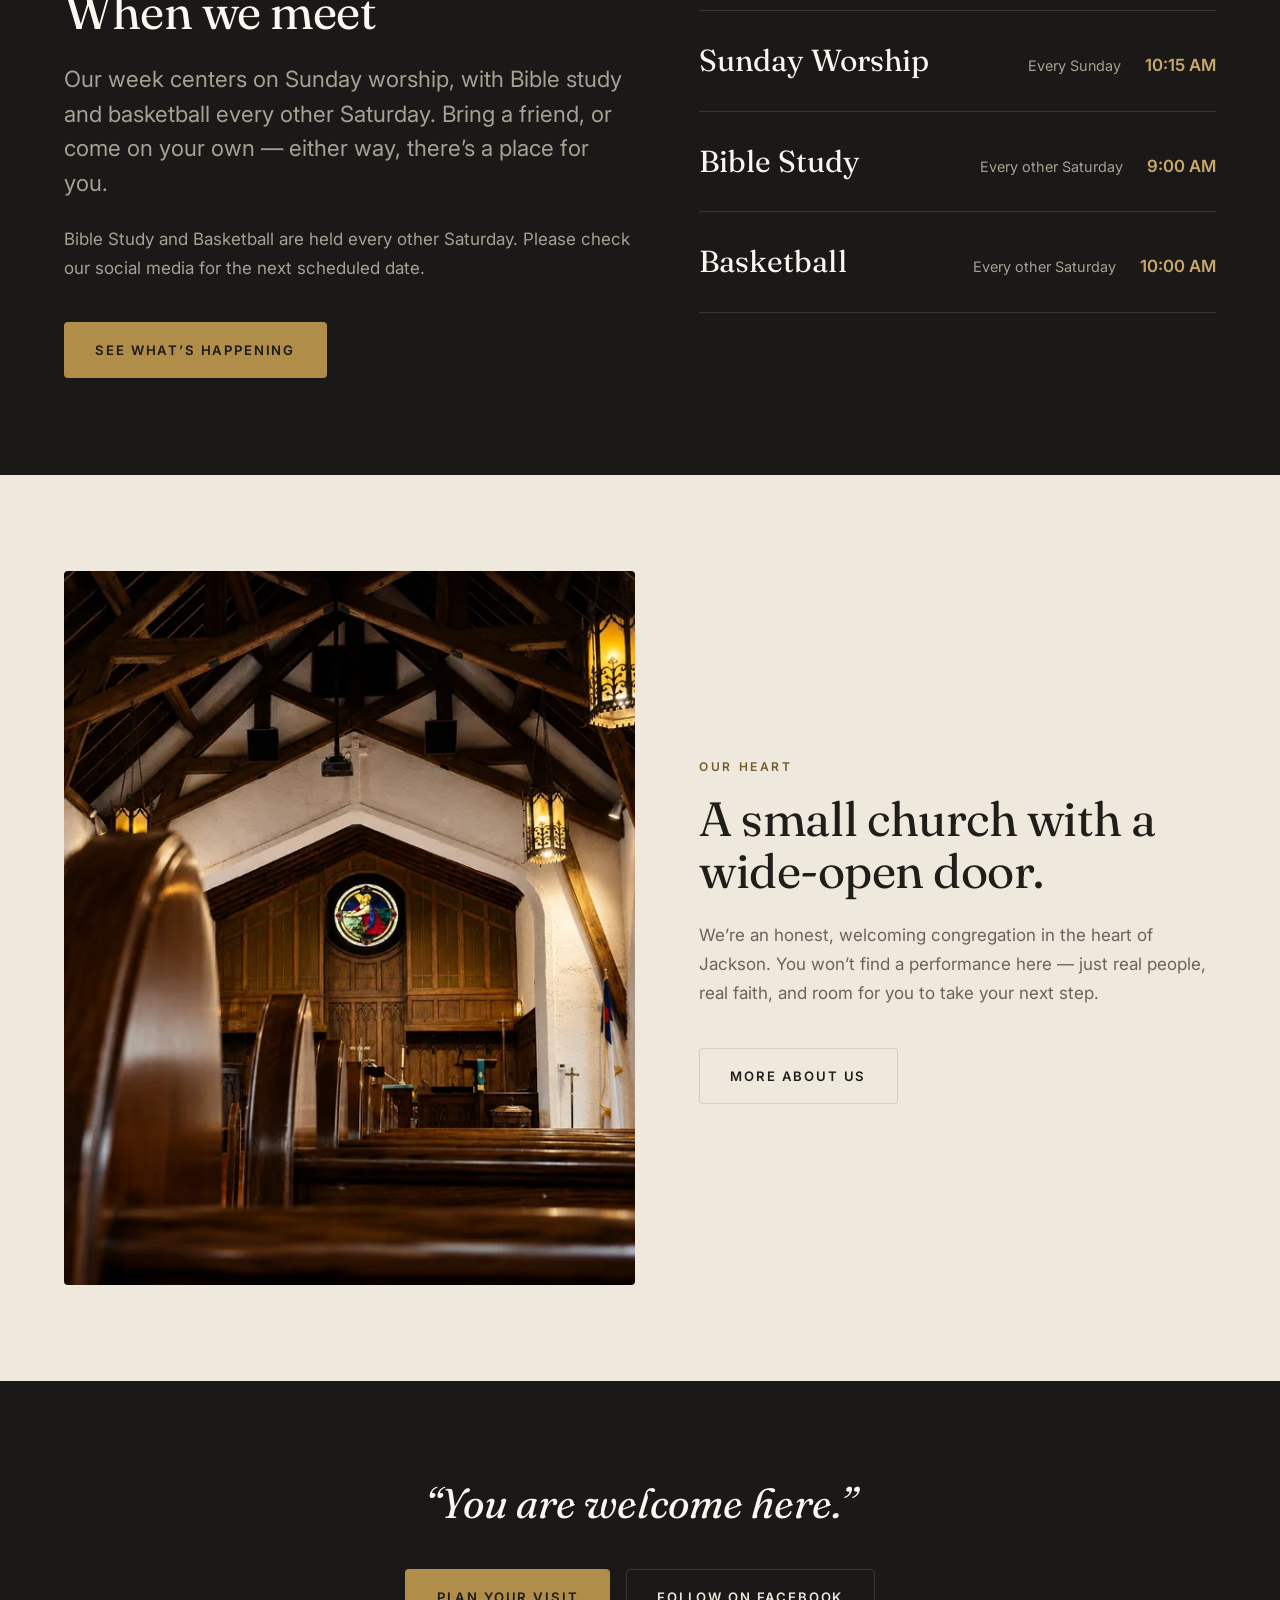
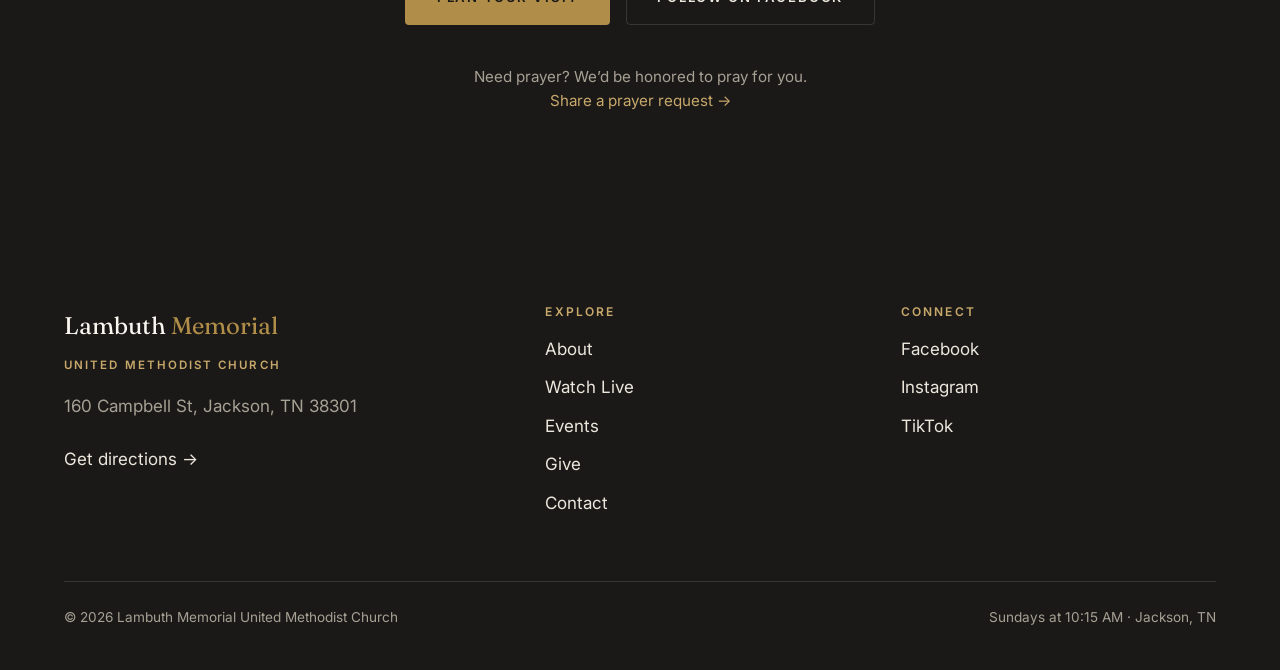
==== commit 897c1a92: "Add gentle prayer entry point (homepage CTA -> pre-selected prayer in contact form)" ====
--- a/index.html
+++ b/index.html
@@ -8,7 +8,6 @@
   <meta name="description" content="Lambuth Memorial United Methodist Church in Jackson, TN, sharing the Gospel of Jesus Christ. Sunday worship at 10:15 AM — come as you are." />
   <link rel="canonical" href="https://www.lambuthmemorialumc.com/" />
 
-  <!-- Open Graph (Facebook, Messenger, iMessage, LinkedIn, etc.) -->
   <meta property="og:type" content="website" />
   <meta property="og:site_name" content="Lambuth Memorial United Methodist Church" />
   <meta property="og:title" content="Lambuth Memorial United Methodist Church — You Belong Here" />
@@ -20,7 +19,6 @@
   <meta property="og:image:alt" content="Lambuth Memorial United Methodist Church" />
   <meta property="og:locale" content="en_US" />
 
-  <!-- Twitter / X Card -->
   <meta name="twitter:card" content="summary_large_image" />
   <meta name="twitter:title" content="Lambuth Memorial United Methodist Church — You Belong Here" />
   <meta name="twitter:description" content="Lambuth Memorial United Methodist Church in Jackson, TN, sharing the Gospel of Jesus Christ. Sunday worship at 10:15 AM — come as you are." />
@@ -35,14 +33,6 @@
   <link rel="apple-touch-icon" href="assets/apple-touch-icon.png" />
   <link rel="manifest" href="site.webmanifest" />
   <link rel="stylesheet" href="css/styles.css" />
-  <!-- Church structured data (JSON-LD) — easy to edit.
-       TODO when the info is available (do NOT invent it):
-         - sameAs: add real Instagram / TikTok profile URLs
-         - add "telephone" and/or a public "email" if the church wants one listed
-       Note: geo coordinates were verified via Google Maps + OpenStreetMap for
-       160 Campbell St, Jackson, TN 38301. The Sunday 10:15 AM worship start is in
-       openingHoursSpecification; a "closes" time can be added once the service
-       end time is confirmed (do not guess it). -->
   <script type="application/ld+json">
 {
   "@context": "https://schema.org",
@@ -81,7 +71,6 @@
 <body>
   <a class="skip-link" href="#main">Skip to content</a>
 
-  <!-- HEADER -->
   <header class="header" data-header>
     <div class="container header__inner">
       <a class="brand" href="index.html" aria-label="Lambuth Memorial United Methodist Church — Home">
@@ -102,20 +91,13 @@
   </header>
 
   <main id="main" tabindex="-1">
-    <!-- HERO -->
     <section class="hero">
-      <!-- HERO BACKGROUND — art-directed church photo.
-           Desktop uses a wide crop (full architecture); phones use a portrait
-           crop centered on the tower. Optimized WebP + JPEG, eager-loaded for a
-           fast above-the-fold paint. The overlay keeps the hero copy readable. -->
       <div class="hero__media">
         <picture>
-          <!-- Phones / small tablets: portrait crop centered on the tower -->
           <source media="(max-width: 820px)" type="image/webp"
             srcset="assets/hero-mobile-600.webp 600w, assets/hero-mobile-900.webp 900w" sizes="100vw" />
           <source media="(max-width: 820px)" type="image/jpeg"
             srcset="assets/hero-mobile-600.jpg 600w, assets/hero-mobile-900.jpg 900w" sizes="100vw" />
-          <!-- Tablets / desktop: wide architectural crop -->
           <source type="image/webp"
             srcset="assets/hero-desktop-1280.webp 1280w, assets/hero-desktop-1600.webp 1600w, assets/hero-desktop-2048.webp 2048w" sizes="100vw" />
           <img
@@ -141,7 +123,6 @@
       </div>
     </section>
 
-    <!-- INFO BAR -->
     <section class="infobar">
       <div class="container">
         <div class="infobar__grid">
@@ -161,7 +142,6 @@
       </div>
     </section>
 
-    <!-- WELCOME -->
     <section class="section">
       <div class="container container--narrow center">
         <span class="eyebrow" data-reveal>Welcome</span>
@@ -175,7 +155,6 @@
       </div>
     </section>
 
-    <!-- TIMES (dark) -->
     <section class="section section--dark">
       <div class="container">
         <div class="split">
@@ -196,13 +175,11 @@
             </div>
           </div>
           <div class="services" data-site="services" data-reveal data-reveal-delay="1">
-            <!-- Service times injected from js/main.js -->
-          </div>
-        </div>
-      </div>
-    </section>
-
-    <!-- ABOUT TEASER -->
+          </div>
+        </div>
+      </div>
+    </section>
+
     <section class="section section--beige">
       <div class="container">
         <div class="split">
@@ -237,7 +214,6 @@
       </div>
     </section>
 
-    <!-- CTA -->
     <section class="section section--dark center">
       <div class="container container--narrow">
         <p class="pull mx-auto" data-reveal>&ldquo;You are welcome here.&rdquo;</p>
@@ -245,11 +221,14 @@
           <a href="contact.html" class="btn btn--gold">Plan Your Visit</a>
           <a href="#" class="btn btn--outline-light" data-site="facebook">Follow on Facebook</a>
         </div>
+        <p class="cta-prayer" data-reveal data-reveal-delay="2">
+          Need prayer? We&rsquo;d be honored to pray for you.
+          <a href="contact.html#prayer">Share a prayer request &rarr;</a>
+        </p>
       </div>
     </section>
   </main>
 
-  <!-- FOOTER (shared markup across pages) -->
   <footer class="footer">
     <div class="container">
       <div class="footer__grid">
@@ -257,7 +236,7 @@
           <div class="footer__brand">Lambuth <span>Memorial</span></div>
           <p class="footer__umc">United Methodist Church</p>
           <p data-site="address">160 Campbell St, Jackson, TN 38301</p>
-          <p><a href="#" data-site="maps-link" target="_blank" rel="noopener">Get directions &rarr;</a></p>
+          <p><a href="#" data-site="maps-link" target="_blank" rel="noopener noreferrer">Get directions &rarr;</a></p>
         </div>
         <div>
           <h2>Explore</h2>
@@ -272,9 +251,9 @@
         <div>
           <h2>Connect</h2>
           <nav class="footer__links">
-            <a href="#" data-site="facebook" target="_blank" rel="noopener">Facebook</a>
-            <a href="#" data-site="instagram" target="_blank" rel="noopener">Instagram</a>
-            <a href="#" data-site="tiktok" target="_blank" rel="noopener">TikTok</a>
+            <a href="#" data-site="facebook" target="_blank" rel="noopener noreferrer">Facebook</a>
+            <a href="#" data-site="instagram" target="_blank" rel="noopener noreferrer">Instagram</a>
+            <a href="#" data-site="tiktok" target="_blank" rel="noopener noreferrer">TikTok</a>
           </nav>
         </div>
       </div>
--- a/css/styles.css
+++ b/css/styles.css
@@ -601,6 +601,40 @@
 .btn--sm { padding: 0.7rem 1.4rem; font-size: 0.75rem; }
 .btn--lg { padding: 1.15rem 2.4rem; font-size: 0.9rem; }
 
+/* Accessibility: guarantee a ~44px tap target on small buttons WITHOUT changing
+   their painted size. An invisible, centered overlay extends only the touch area
+   (it does not affect layout, spacing, or appearance). */
+.btn--sm { position: relative; }
+.btn--sm::after {
+  content: "";
+  position: absolute;
+  left: 0;
+  right: 0;
+  top: 50%;
+  transform: translateY(-50%);
+  height: 44px;
+  min-height: 100%;
+}
+
+/* Gentle prayer invitation under the closing call-to-action (dark section).
+   Understated text link — not a button — so it never competes with the
+   primary actions above it. */
+.cta-prayer {
+  margin: var(--space-4) auto 0;
+  max-width: 44ch;
+  font-size: 0.95rem;
+  line-height: 1.6;
+  color: var(--text-on-dark-muted);
+}
+.cta-prayer a {
+  color: var(--gold-soft);
+  text-decoration: none;
+  white-space: nowrap;
+  border-bottom: 1px solid transparent;
+  transition: border-color 0.2s var(--ease);
+}
+.cta-prayer a:hover { border-bottom-color: var(--gold-soft); }
+
 /* Balanced "Watch on YouTube / Watch on Facebook" controls below the player */
 .watch-actions {
   display: flex;
@@ -1049,6 +1083,15 @@
   top: var(--space-2);
   outline: 2px solid var(--gold-soft);
   outline-offset: 2px;
+}
+
+/* Branded keyboard-focus indicator (gold). Only shows for keyboard users
+   (:focus-visible), so mouse clicks look unchanged. Element-specific focus
+   styles above (form fields, address links, skip link) are more specific and
+   keep their own treatment. */
+:focus-visible {
+  outline: 2px solid var(--gold);
+  outline-offset: 3px;
 }
 
 /* ---------- Scroll reveal ---------- */
